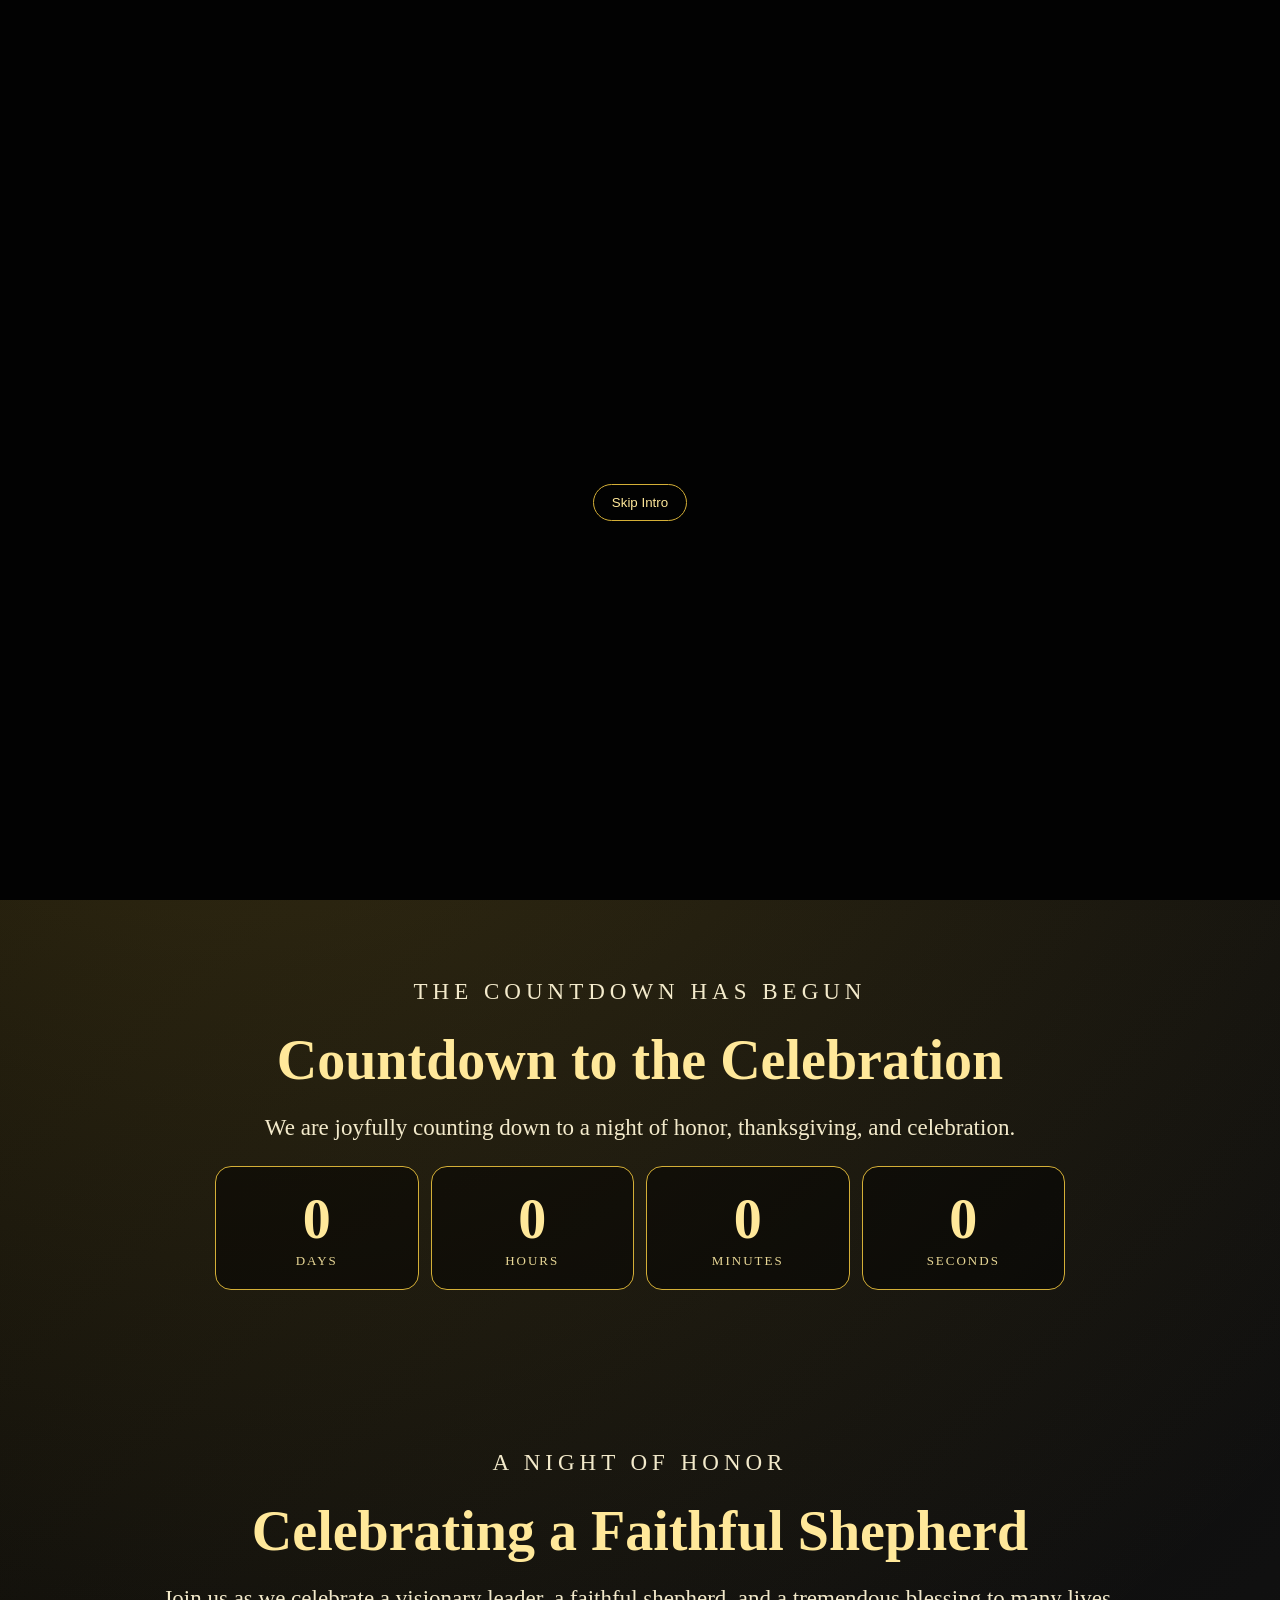
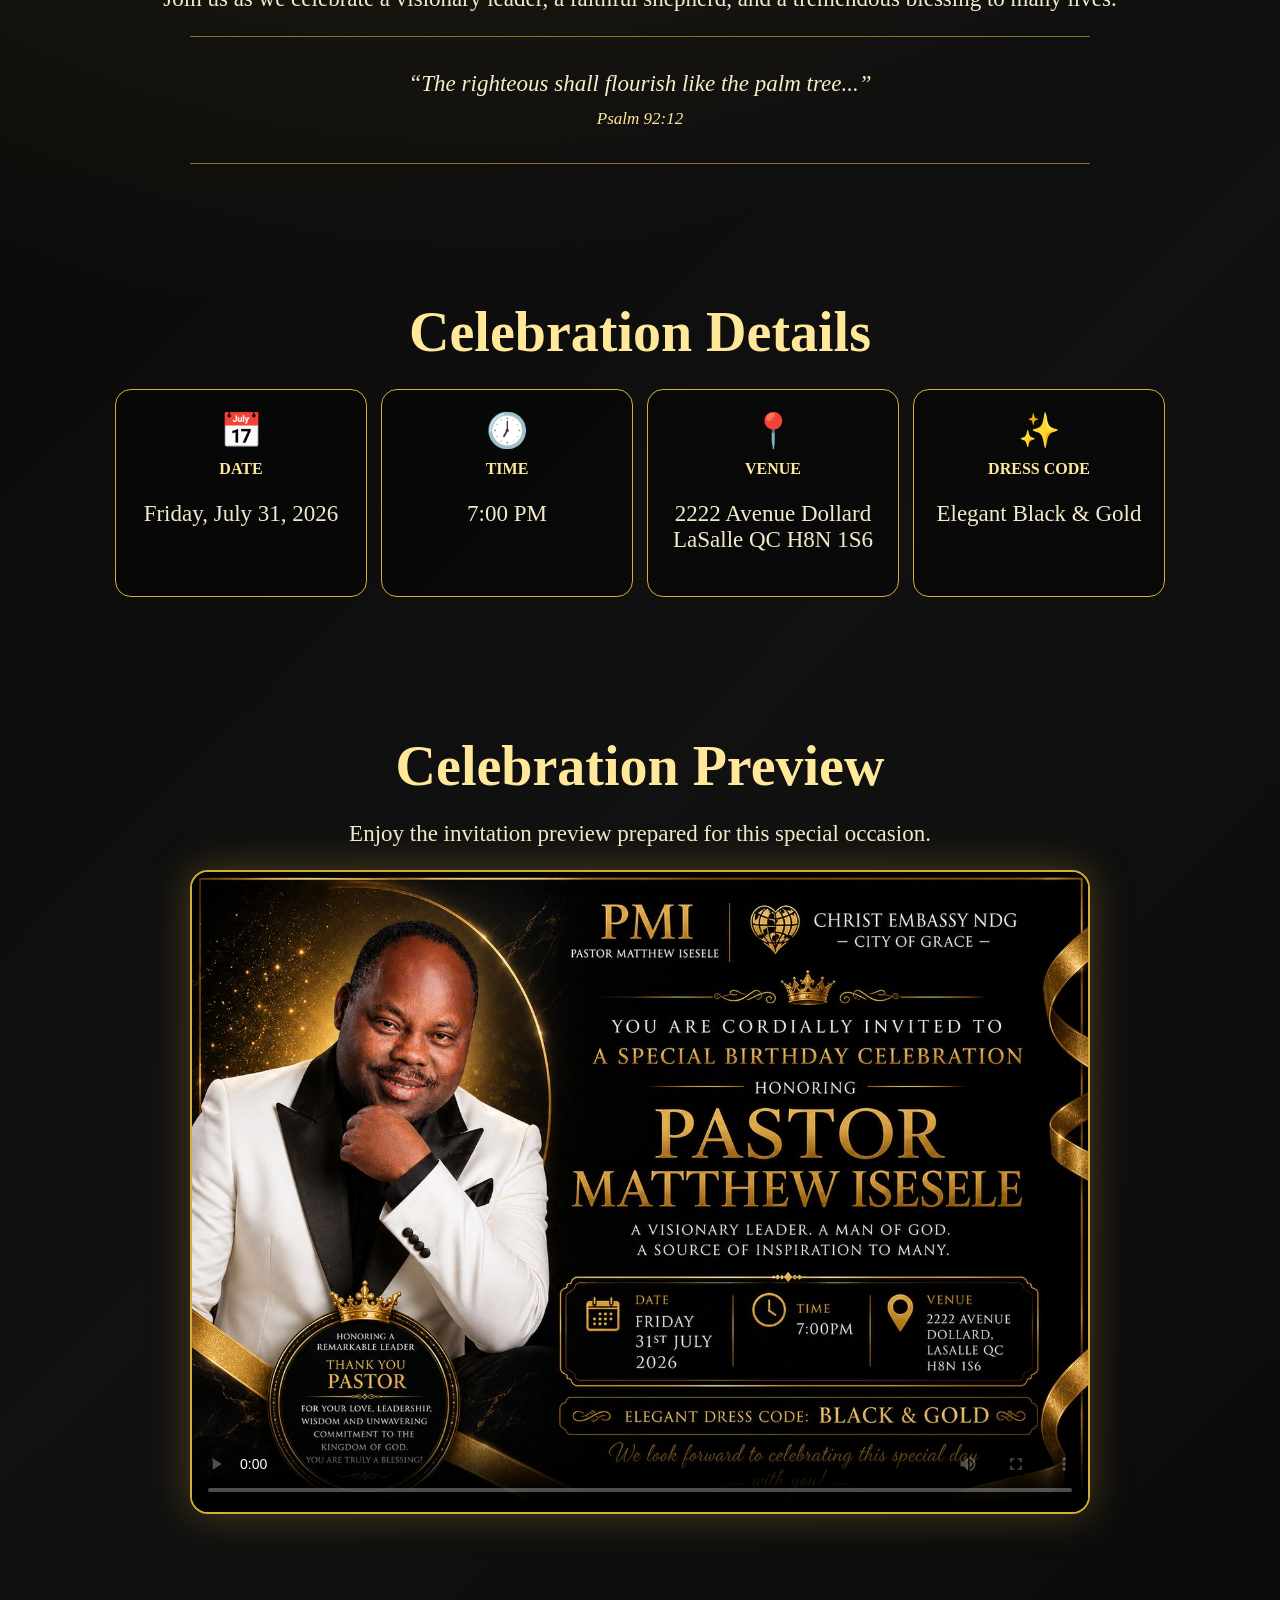
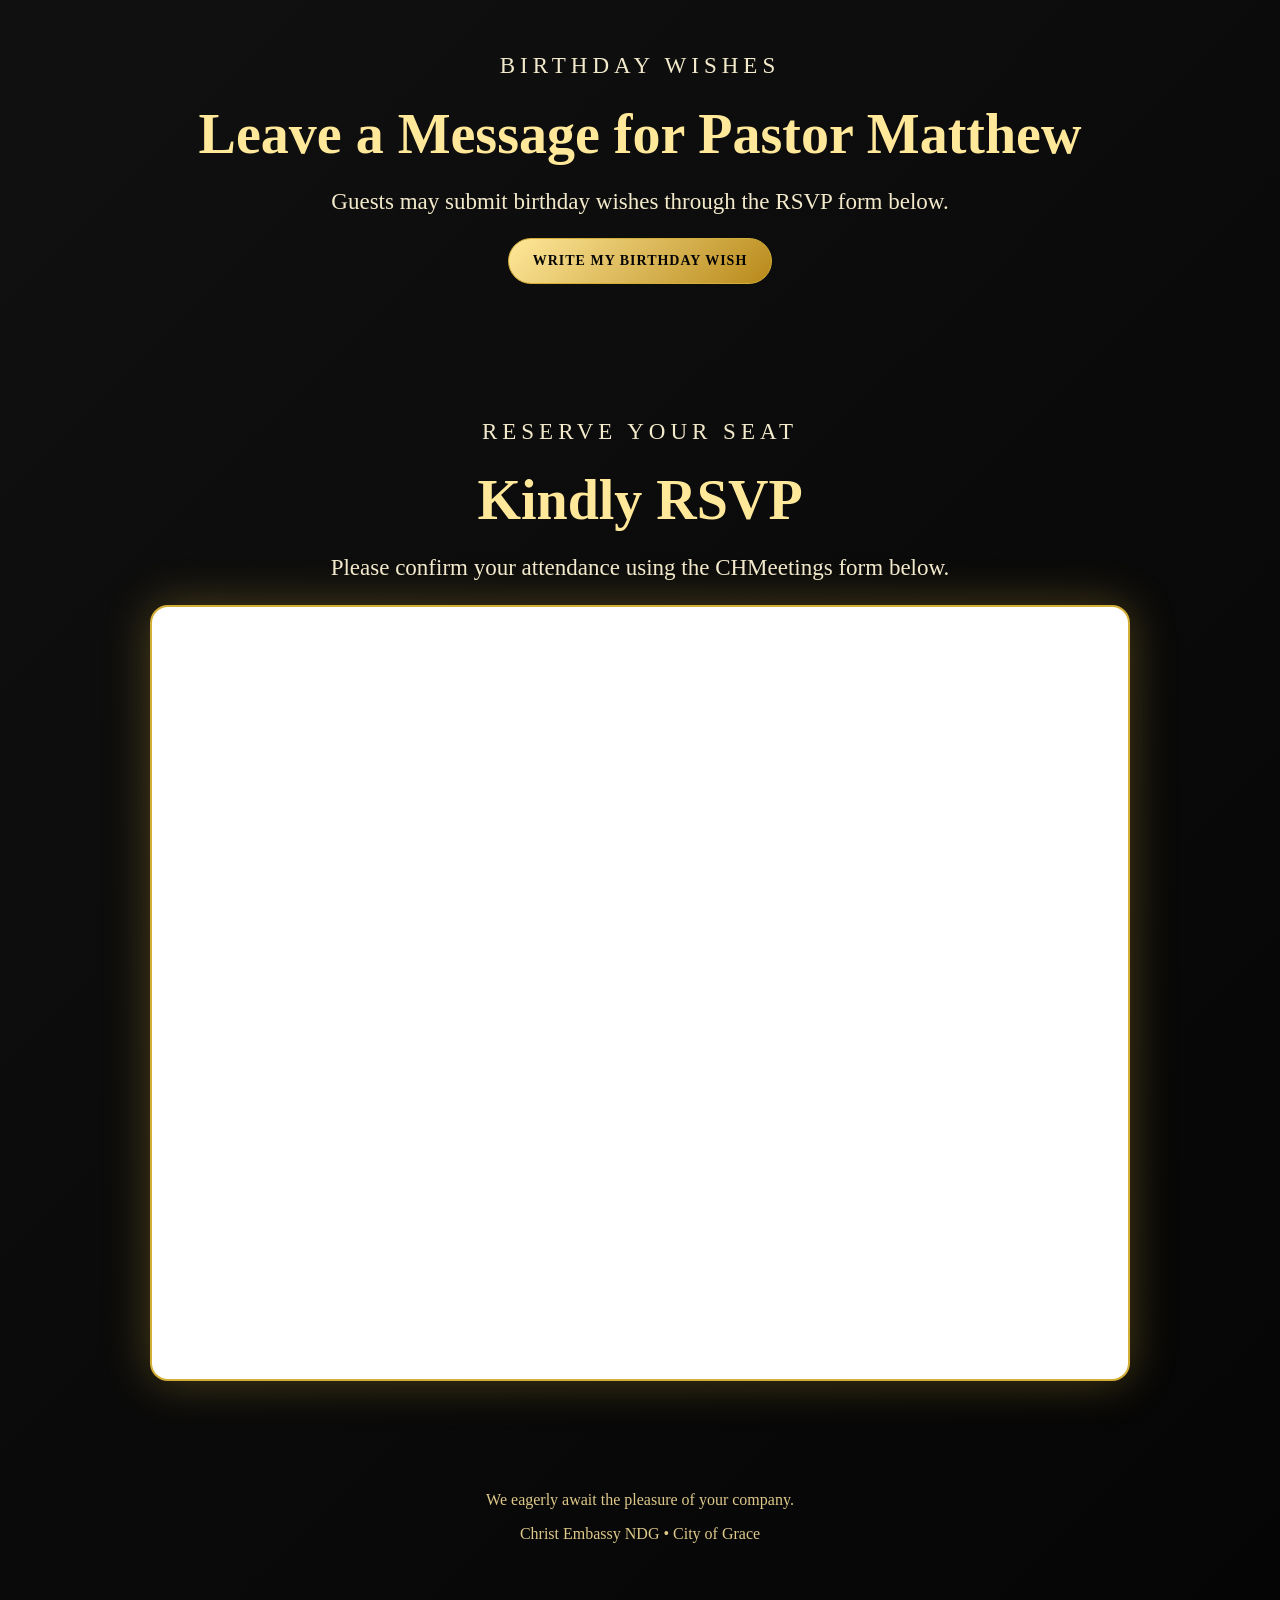
==== index.html @ 2ab907f9 "Initial launch of CE NDG Celebration Platform" ====
<!doctype html>
<html lang="en">
<head>
  <meta charset="utf-8">
  <meta name="viewport" content="width=device-width,initial-scale=1">
  <title>Pastor Matthew Isesele Celebration Experience</title>
  <meta name="description" content="You are cordially invited to Pastor Matthew Isesele's Birthday Celebration.">
  <meta property="og:title" content="Pastor Matthew Isesele Celebration Experience">
  <meta property="og:description" content="Friday, July 31, 2026 at 7:00 PM. Elegant Black & Gold.">
  <meta property="og:image" content="assets/invitation.jpg">
  <link rel="stylesheet" href="styles.css">
</head>
<body class="locked">
  <div class="gold-dust"></div>
  <audio id="music" preload="auto" loop>
    <source src="assets/church-music.mp3" type="audio/mpeg">
  </audio>

  <div class="curtain" id="curtain">
    <div>
      <div class="curtain-line active">A Life of Purpose</div>
      <div class="curtain-line">A Legacy of Impact</div>
      <div class="curtain-line">A Shepherd After God's Heart</div>
      <div class="curtain-line">The Celebration Experience</div>
      <button id="skipIntro" class="skip">Skip Intro</button>
    </div>
  </div>

  <header class="topbar">
    <div class="mark">PMI</div>
    <nav>
      <a href="#invitation">Invitation</a>
      <a href="#countdown">Countdown</a>
      <a href="#wishes">Wishes</a>
      <a href="#rsvp">RSVP</a>
    </nav>
  </header>

  <main>
    <section class="hero" id="home">
      <div class="hero-inner" id="envelopeScene">
        <div class="brand">
          <div class="brand-mark">PMI</div>
          <div class="brand-sub">Christ Embassy NDG • City of Grace</div>
        </div>
        <div class="envelope-area" id="envelope">
          <div class="envelope">
            <div class="letter-preview">You are cordially invited</div>
            <div class="flap"></div>
            <div class="fold-left"></div>
            <div class="fold-right"></div>
            <div class="fold-front"></div>
          </div>
          <button id="openSeal" class="seal" aria-label="Open invitation">
            <span class="crown">👑</span>
            <span>Open Invitation</span>
          </button>
        </div>
        <p class="tap-note">Tap the gold seal to begin</p>
      </div>

      <div class="reveal-panel" id="mainInvite">
        <p class="eyebrow">You are cordially invited</p>
        <h1>Pastor Matthew Isesele</h1>
        <p class="subtitle">A Special Birthday Celebration • Friday, July 31, 2026 • 7:00 PM</p>
        <div class="hero-grid" id="invitation">
          <img src="assets/pastor-matthew.jpg" alt="Pastor Matthew Isesele" class="portrait">
          <img src="assets/invitation.jpg" alt="Pastor Matthew birthday invitation" class="invite-card">
        </div>
        <div class="actions">
          <a class="btn primary" href="#rsvp">Reserve My Seat</a>
          <a class="btn" href="#countdown">View Countdown</a>
          <a class="btn" target="_blank" rel="noopener" href="https://maps.google.com/?q=2222+Avenue+Dollard+LaSalle+QC+H8N+1S6">Get Directions</a>
          <a class="btn" download="Pastor_Matthew_Birthday_Celebration.ics" href="Pastor_Matthew_Birthday_Celebration.ics">Add to Calendar</a>
        </div>
      </div>
    </section>

    <section class="section reveal" id="countdown">
      <p class="eyebrow">The countdown has begun</p>
      <h2>Countdown to the Celebration</h2>
      <p>We are joyfully counting down to a night of honor, thanksgiving, and celebration.</p>
      <div class="countdown">
        <div><strong id="days">--</strong><span>Days</span></div>
        <div><strong id="hours">--</strong><span>Hours</span></div>
        <div><strong id="minutes">--</strong><span>Minutes</span></div>
        <div><strong id="seconds">--</strong><span>Seconds</span></div>
      </div>
    </section>

    <section class="section reveal impact">
      <p class="eyebrow">A Night of Honor</p>
      <h2>Celebrating a Faithful Shepherd</h2>
      <p>Join us as we celebrate a visionary leader, a faithful shepherd, and a tremendous blessing to many lives.</p>
      <blockquote>“The righteous shall flourish like the palm tree...” <span>Psalm 92:12</span></blockquote>
    </section>

    <section class="section reveal details">
      <h2>Celebration Details</h2>
      <div class="detail-grid">
        <div><span>📅</span><strong>Date</strong><p>Friday, July 31, 2026</p></div>
        <div><span>🕖</span><strong>Time</strong><p>7:00 PM</p></div>
        <div><span>📍</span><strong>Venue</strong><p>2222 Avenue Dollard<br>LaSalle QC H8N 1S6</p></div>
        <div><span>✨</span><strong>Dress Code</strong><p>Elegant Black & Gold</p></div>
      </div>
    </section>

    
<section class="section reveal video-wrap">
  <h2>Celebration Preview</h2>
  <p>Enjoy the invitation preview prepared for this special occasion.</p>
  <video controls playsinline preload="metadata" poster="assets/invitation.jpg">
    <source src="assets/preview-video.mp4" type="video/mp4">
  </video>
</section>


    <section class="section reveal" id="wishes">
      <p class="eyebrow">Birthday Wishes</p>
      <h2>Leave a Message for Pastor Matthew</h2>
      <p>Guests may submit birthday wishes through the RSVP form below.</p>
      <a class="btn primary" href="#rsvp">Write My Birthday Wish</a>
    </section>

    <section class="section reveal" id="rsvp">
      <p class="eyebrow">Reserve your seat</p>
      <h2>Kindly RSVP</h2>
      <p>Please confirm your attendance using the CHMeetings form below.</p>
      <div class="rsvp-box">
        <iframe src="https://E69757DF6D6B1ED0.chmeetings.com/forms/962DEBAFF83F9015?isEmbed=true&bg=ffffff&p=15" scrolling="auto" loading="lazy" title="CHMeetings RSVP Form"></iframe>
      </div>
    </section>
  </main>

  <footer>
    <p>We eagerly await the pleasure of your company.</p>
    <p>Christ Embassy NDG • City of Grace</p>
  </footer>

  <button id="musicToggle" class="music-toggle">Music: On</button>
  <script src="script.js"></script>
</body>
</html>
---- styles.css ----
:root{
  --gold:#d4af37;
  --bright:#ffe89a;
  --cream:#fff8df;
  --dark:#030303;
}
*{box-sizing:border-box}
html{scroll-behavior:smooth}
body{
  margin:0;
  background:radial-gradient(circle at 20% 10%,rgba(212,175,55,.24),transparent 32%),linear-gradient(135deg,#020202,#111 50%,#050505);
  color:var(--cream);
  font-family:Georgia,'Times New Roman',serif;
  overflow-x:hidden;
}
body.locked{overflow:hidden}
.gold-dust{
  position:fixed;inset:0;pointer-events:none;z-index:0;opacity:.34;
  background-image:radial-gradient(circle,rgba(255,232,154,.9) 1px,transparent 1px),radial-gradient(circle,rgba(255,255,255,.4) 1px,transparent 1px);
  background-size:70px 70px,125px 125px;
  animation:dust 18s linear infinite;
}
@keyframes dust{to{transform:translateY(-140px)}}
.curtain{
  position:fixed;inset:0;background:#020202;z-index:50;display:flex;align-items:center;justify-content:center;text-align:center;
  transition:opacity 1s,visibility 1s;
}
.curtain.hide{opacity:0;visibility:hidden}
.curtain-line{
  display:none;color:var(--bright);font-size:clamp(28px,6vw,64px);letter-spacing:2px;text-shadow:0 0 22px rgba(212,175,55,.5);
  animation:fadeword 2s both;
}
.curtain-line.active{display:block}
@keyframes fadeword{
  0%{opacity:0;transform:translateY(20px)}
  20%,75%{opacity:1;transform:translateY(0)}
  100%{opacity:0;transform:translateY(-18px)}
}
.skip{
  margin-top:30px;background:transparent;border:1px solid var(--gold);color:var(--bright);border-radius:999px;padding:10px 18px;cursor:pointer;
}
.topbar{
  position:fixed;top:0;left:0;right:0;z-index:20;display:flex;align-items:center;justify-content:space-between;
  padding:12px 20px;background:rgba(0,0,0,.42);backdrop-filter:blur(8px);border-bottom:1px solid rgba(212,175,55,.25);
}
.mark{color:var(--bright);font-weight:bold;letter-spacing:3px}
nav a{color:#f5e7ba;text-decoration:none;margin-left:16px;font-size:14px}
.hero,.section{position:relative;z-index:1;text-align:center}
.hero{min-height:100vh;display:flex;align-items:center;justify-content:center;padding:86px 14px 42px}
.hero-inner{width:100%;max-width:850px}
.brand{text-transform:uppercase;letter-spacing:3px;color:var(--bright);margin-bottom:18px}
.brand-mark{font-size:56px;font-weight:bold;line-height:1}
.brand-sub{color:#fff;font-size:16px;margin-top:8px}
.envelope-area{position:relative;width:min(660px,94vw);height:390px;margin:0 auto 20px;perspective:1400px;filter:drop-shadow(0 0 40px rgba(212,175,55,.38))}
.envelope{position:absolute;inset:0;border:2px solid var(--gold);border-radius:22px;overflow:hidden;background:linear-gradient(145deg,#070707,#1b1405 55%,#050505)}
.envelope:before{content:"PMI";position:absolute;left:50%;top:23%;transform:translateX(-50%);font-size:80px;font-weight:bold;letter-spacing:9px;color:rgba(255,232,154,.17);z-index:1}
.envelope:after{content:"";position:absolute;inset:18px;border:1px solid rgba(255,232,154,.58);border-radius:16px;z-index:1}
.flap{position:absolute;inset:0;clip-path:polygon(0 0,100% 0,50% 63%);background:linear-gradient(180deg,#171006,#040404);border-bottom:2px solid rgba(255,232,154,.7);transform-origin:top;transition:transform 1.25s cubic-bezier(.2,.8,.2,1);z-index:5}
.fold-left{position:absolute;inset:0;clip-path:polygon(0 0,52% 58%,0 100%);background:linear-gradient(135deg,#070707,#181104);z-index:2}
.fold-right{position:absolute;inset:0;clip-path:polygon(100% 0,48% 58%,100% 100%);background:linear-gradient(225deg,#070707,#181104);z-index:2}
.fold-front{position:absolute;inset:0;clip-path:polygon(0 42%,50% 80%,100% 42%,100% 100%,0 100%);background:linear-gradient(180deg,#080808,#1c1405);z-index:3}
.letter-preview{position:absolute;left:50%;top:45%;transform:translate(-50%,-50%) translateY(70px);width:74%;height:68%;border:2px solid var(--gold);background:#090909;color:var(--bright);display:flex;align-items:center;justify-content:center;padding:20px;letter-spacing:4px;text-transform:uppercase;z-index:1;transition:transform 1.35s ease .25s}
.seal{position:absolute;left:50%;top:56%;transform:translate(-50%,-50%);width:154px;height:154px;border-radius:50%;border:3px solid var(--bright);background:radial-gradient(circle at 35% 28%,#fff2ac,#d4af37 42%,#73500d 80%);color:#050505;z-index:8;display:flex;flex-direction:column;align-items:center;justify-content:center;box-shadow:0 0 38px rgba(255,232,154,.78);cursor:pointer;font-weight:bold;font-family:Georgia,serif;transition:.35s}
.seal:hover{transform:translate(-50%,-50%) scale(1.04)}
.crown{font-size:40px}
.seal span:last-child{font-size:13px;text-transform:uppercase;letter-spacing:1px;margin-top:8px}
.envelope-area.opened .flap{transform:rotateX(180deg)}
.envelope-area.opened .letter-preview{transform:translate(-50%,-50%) translateY(-120px)}
.envelope-area.opened .seal{opacity:0;transform:translate(-50%,-50%) scale(.4);pointer-events:none}
.tap-note{color:#ead796;font-size:18px}
.reveal-panel{display:none;opacity:0;transform:translateY(30px);transition:1s;max-width:1120px;width:100%}
.reveal-panel.show{display:block;opacity:1;transform:translateY(0)}
.eyebrow{color:var(--bright);text-transform:uppercase;letter-spacing:5px}
h1{font-size:clamp(38px,7vw,76px);line-height:1;margin:10px 0;color:var(--bright);text-transform:uppercase}
h2{color:var(--bright);font-size:clamp(34px,5vw,56px);margin:0 0 10px}
.subtitle,.section p{font-size:clamp(18px,3vw,23px);color:#f3eacb}
.hero-grid{display:grid;grid-template-columns:1fr 1.25fr;gap:22px;align-items:center;margin:22px auto;max-width:1050px}
.portrait,.invite-card{width:100%;border:2px solid var(--gold);border-radius:24px;box-shadow:0 0 42px rgba(212,175,55,.32);object-fit:cover}
.portrait{max-height:620px}
.actions{display:flex;gap:12px;flex-wrap:wrap;justify-content:center;margin:22px 0}
.btn{display:inline-block;padding:14px 24px;border-radius:999px;border:1px solid var(--gold);color:var(--bright);background:rgba(0,0,0,.5);text-decoration:none;text-transform:uppercase;letter-spacing:1px;font-size:14px}
.btn.primary{background:linear-gradient(135deg,#ffe89a,#b8891a);color:#050505;font-weight:bold}
.section{padding:56px 14px}
.countdown{display:grid;grid-template-columns:repeat(4,1fr);gap:12px;max-width:850px;margin:25px auto}
.countdown div,.detail-grid div{border:1px solid var(--gold);border-radius:16px;padding:20px 10px;background:rgba(0,0,0,.45)}
.countdown strong{display:block;color:var(--bright);font-size:clamp(32px,5vw,56px)}
.countdown span{text-transform:uppercase;color:#e8d796;font-size:13px;letter-spacing:2px}
blockquote{max-width:900px;margin:24px auto;border-top:1px solid rgba(212,175,55,.6);border-bottom:1px solid rgba(212,175,55,.6);padding:34px 10px;font-style:italic;font-size:23px;color:#f7edc8}
blockquote span{display:block;color:var(--bright);font-size:17px;margin-top:12px}
.detail-grid{display:grid;grid-template-columns:repeat(4,1fr);gap:14px;max-width:1050px;margin:25px auto}
.detail-grid span{font-size:34px}.detail-grid strong{display:block;color:var(--bright);text-transform:uppercase;margin:10px 0}
.video-wrap video{width:min(900px,96vw);border:2px solid var(--gold);border-radius:18px;box-shadow:0 0 42px rgba(212,175,55,.3);background:#000}
.rsvp-box{max-width:980px;margin:24px auto 0;background:#fff;border:2px solid var(--gold);border-radius:18px;overflow:hidden;box-shadow:0 0 46px rgba(212,175,55,.32)}
iframe{width:100%;min-height:768px;max-height:82vh;border:0}
footer{position:relative;z-index:1;text-align:center;padding:38px 12px 58px;color:#dec98a}
.music-toggle{position:fixed;right:14px;bottom:14px;z-index:35;border:1px solid var(--gold);background:rgba(0,0,0,.75);color:var(--bright);border-radius:999px;padding:10px 14px;cursor:pointer}
.reveal{opacity:0;transform:translateY(28px);transition:.9s}.reveal.visible{opacity:1;transform:translateY(0)}
@media(max-width:780px){
  nav{display:none}.brand-mark{font-size:42px}.envelope-area{height:300px}.seal{width:126px;height:126px}.letter-preview{width:78%;font-size:14px}
  .hero-grid,.detail-grid{grid-template-columns:1fr}.countdown{grid-template-columns:repeat(2,1fr)}
}

.wide-img{width:min(900px,96vw);border:2px solid var(--gold);border-radius:18px;box-shadow:0 0 42px rgba(212,175,55,.3)}
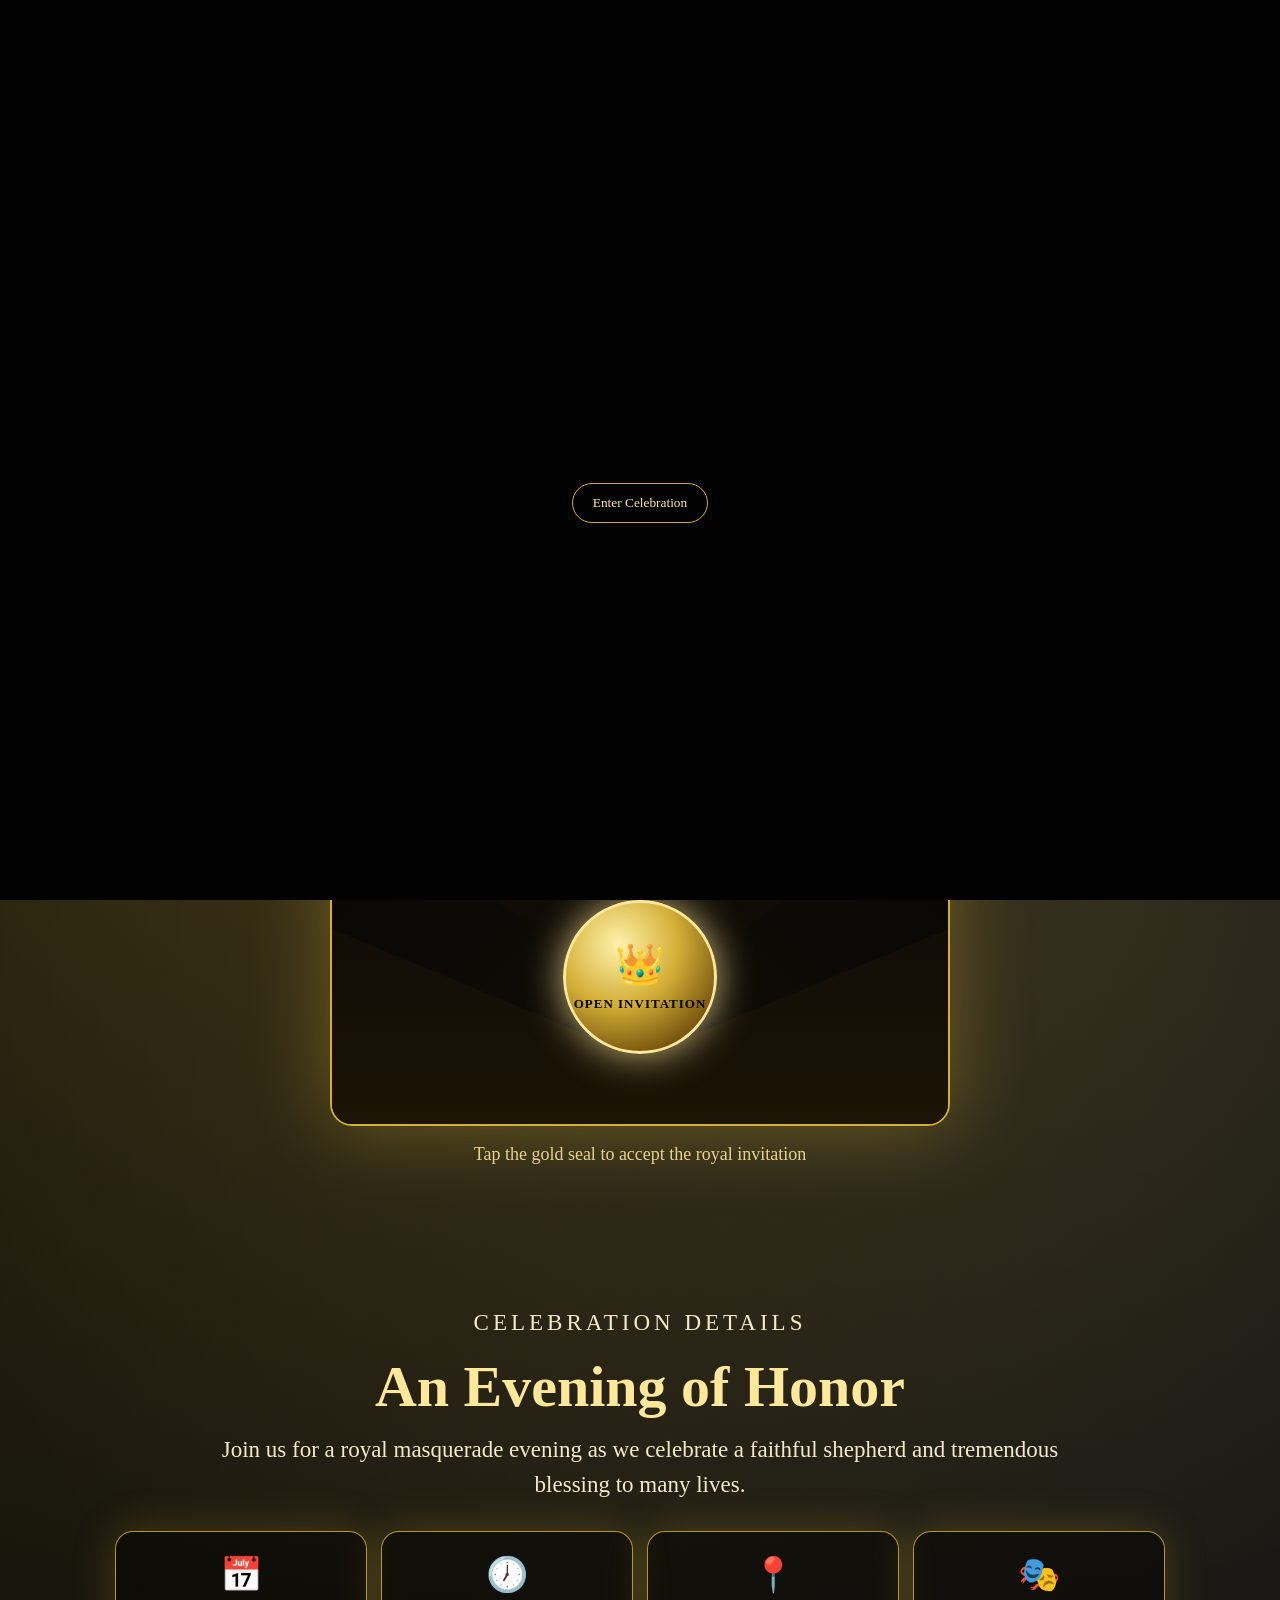
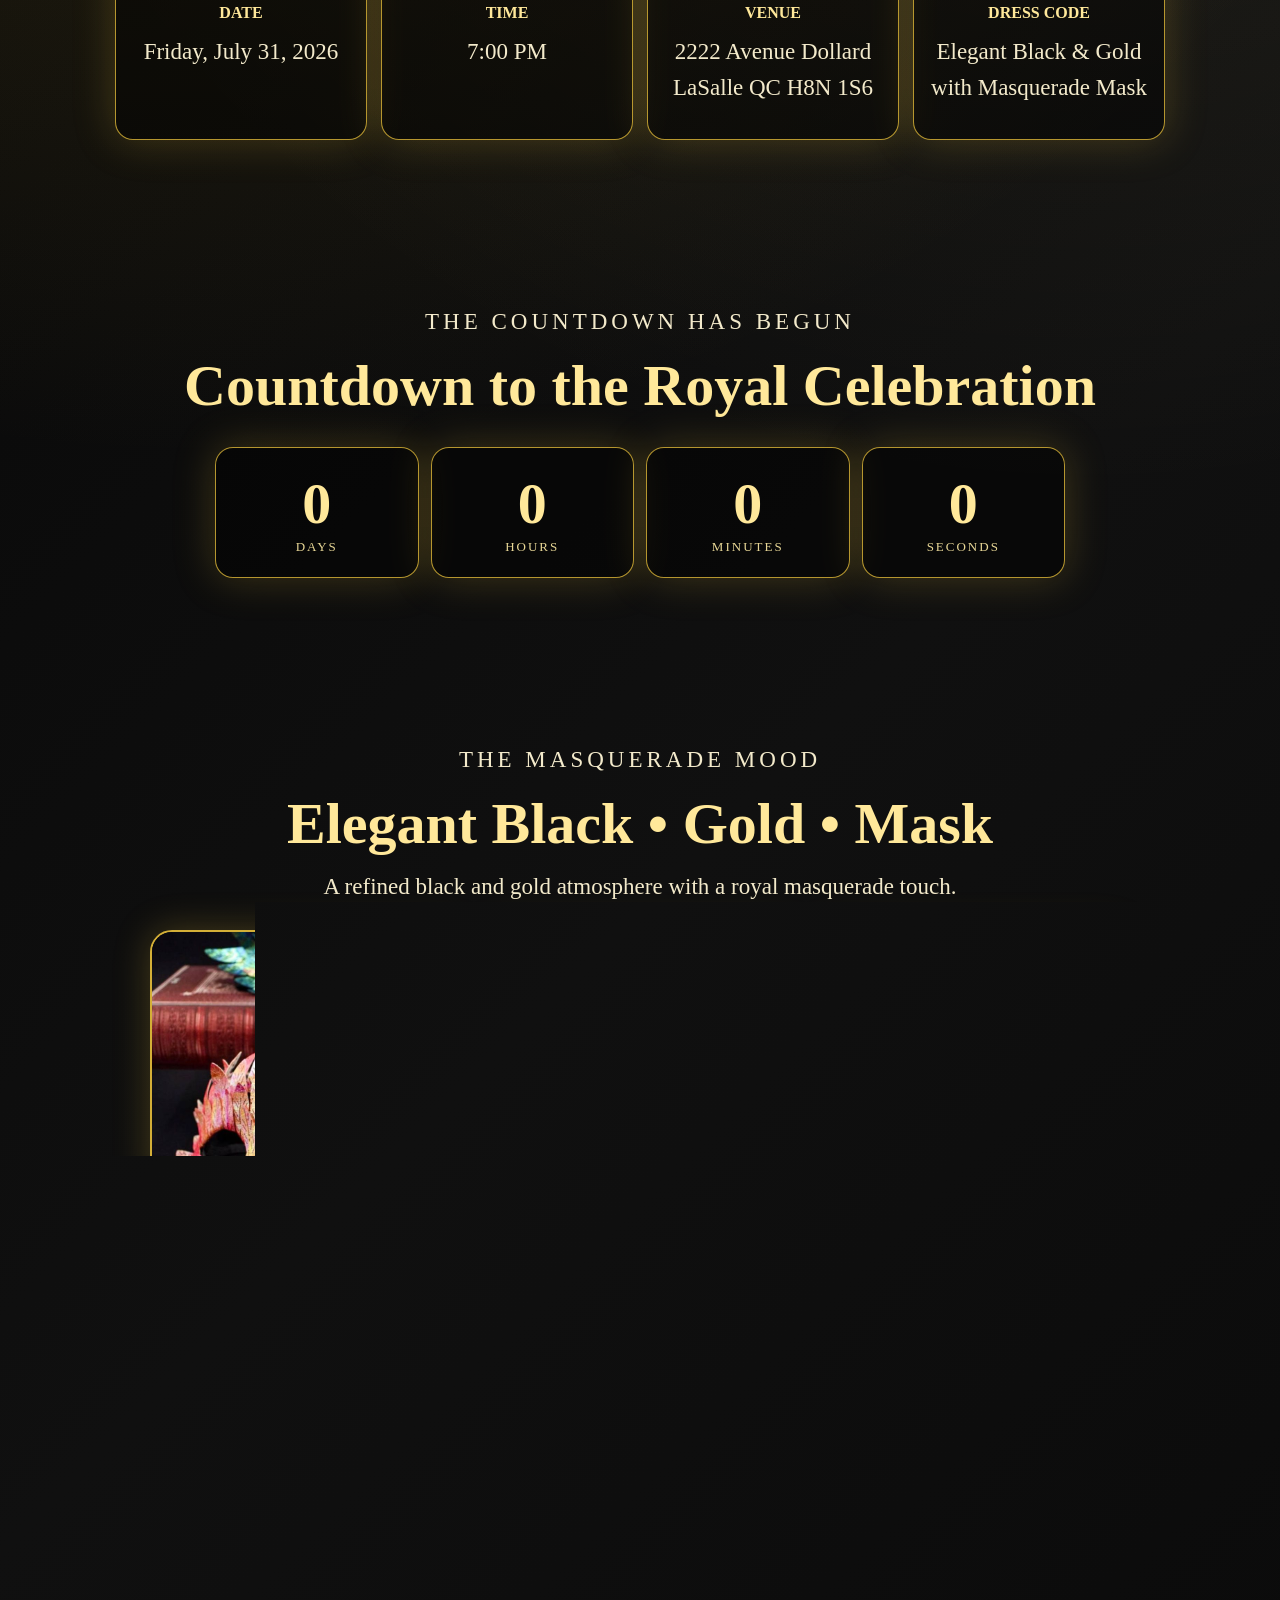
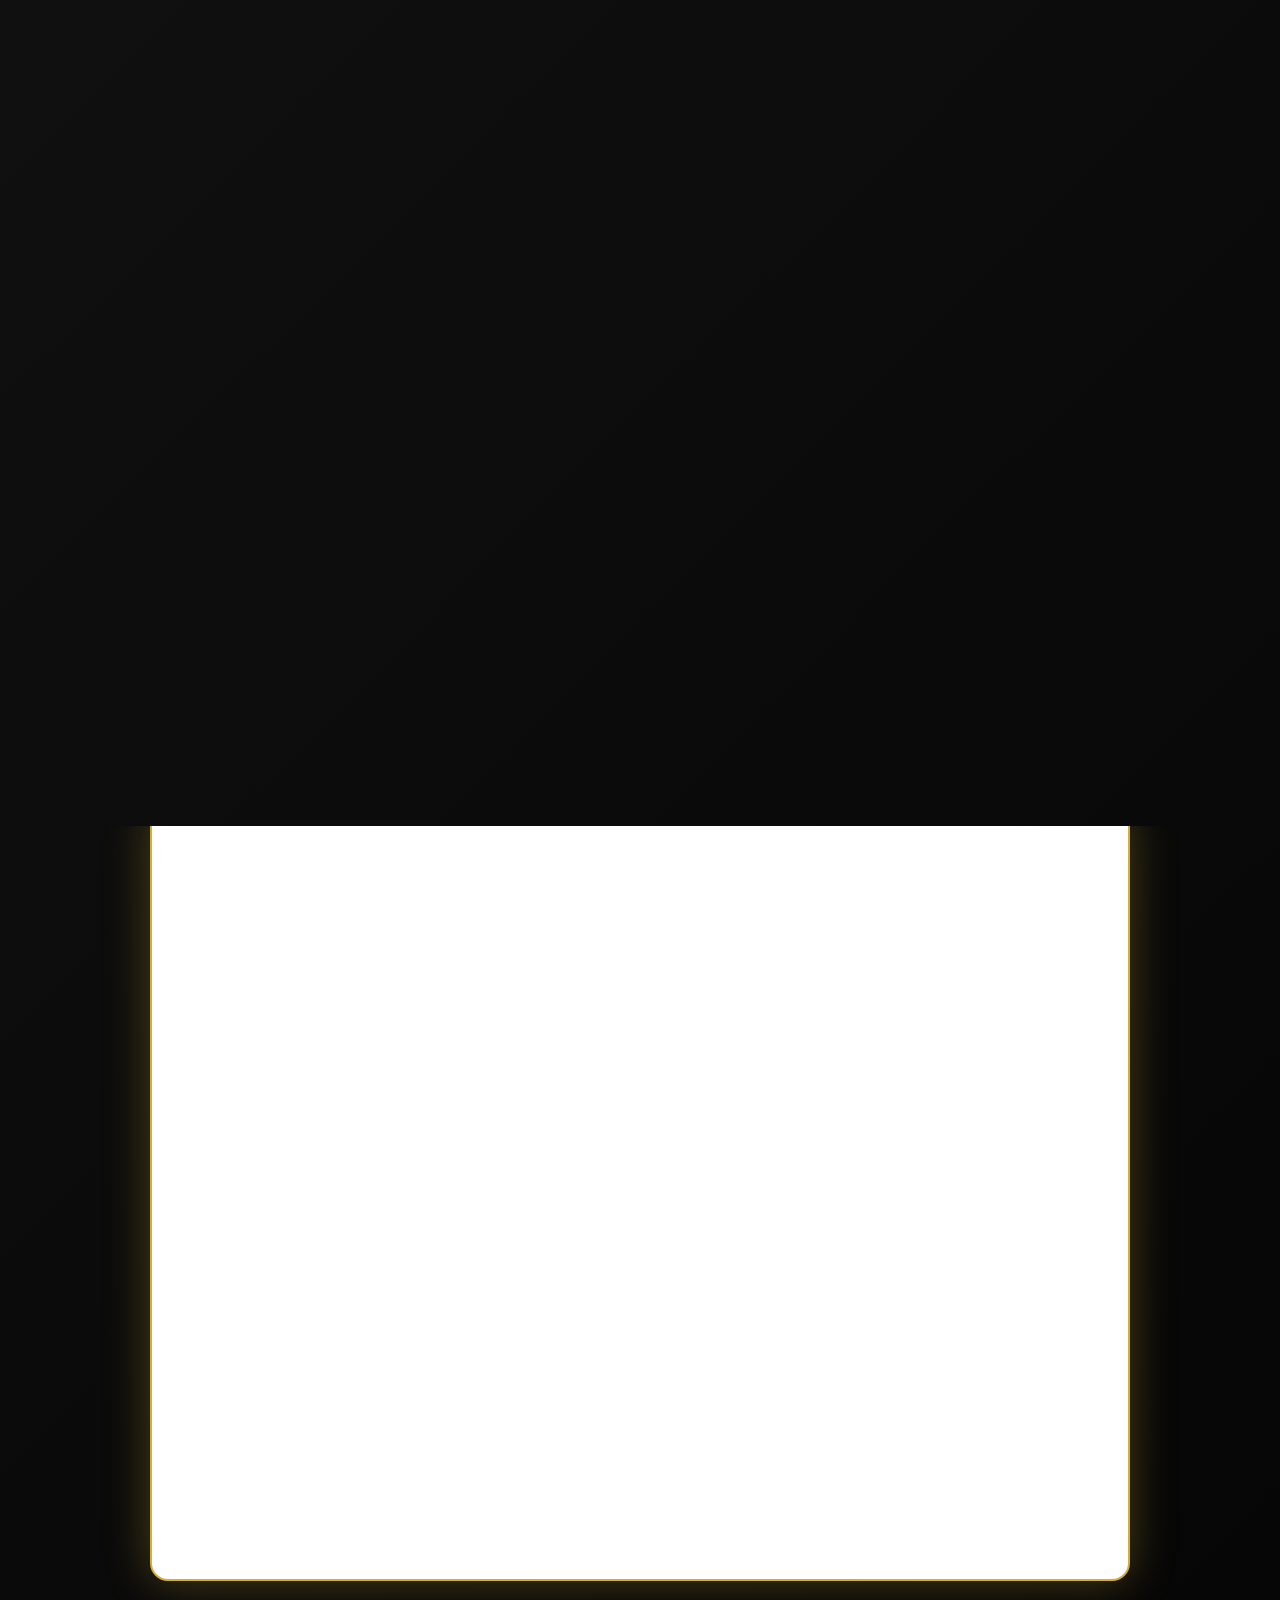
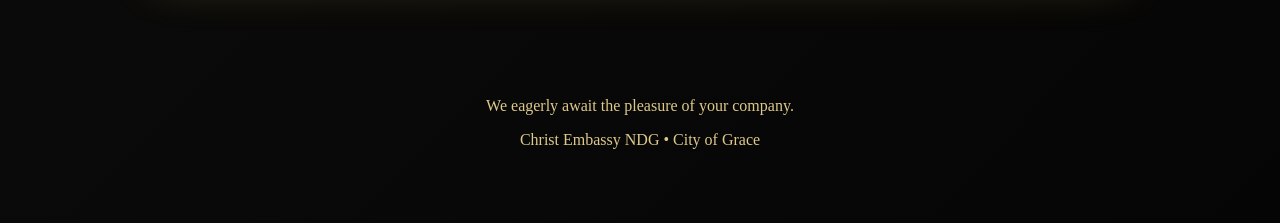
==== commit dbafbdf6: "Version 2.0 – Royal Masquerade Experience" ====
--- a/index.html
+++ b/index.html
@@ -1,143 +1,81 @@
 <!doctype html>
 <html lang="en">
 <head>
-  <meta charset="utf-8">
-  <meta name="viewport" content="width=device-width,initial-scale=1">
-  <title>Pastor Matthew Isesele Celebration Experience</title>
-  <meta name="description" content="You are cordially invited to Pastor Matthew Isesele's Birthday Celebration.">
-  <meta property="og:title" content="Pastor Matthew Isesele Celebration Experience">
-  <meta property="og:description" content="Friday, July 31, 2026 at 7:00 PM. Elegant Black & Gold.">
-  <meta property="og:image" content="assets/invitation.jpg">
-  <link rel="stylesheet" href="styles.css">
+<meta charset="utf-8"><meta name="viewport" content="width=device-width,initial-scale=1">
+<title>The Royal Masquerade Celebration | Pastor Matthew Isesele</title>
+<meta name="description" content="The Royal Masquerade Celebration honoring Pastor Matthew Isesele. Elegant Black & Gold with Masquerade Mask.">
+<meta property="og:title" content="The Royal Masquerade Celebration">
+<meta property="og:description" content="Honoring Pastor Matthew Isesele • Friday, July 31, 2026 • Elegant Black & Gold with Masquerade Mask.">
+<meta property="og:image" content="assets/invitation.jpg">
+<link rel="stylesheet" href="styles.css">
 </head>
 <body class="locked">
-  <div class="gold-dust"></div>
-  <audio id="music" preload="auto" loop>
-    <source src="assets/church-music.mp3" type="audio/mpeg">
-  </audio>
+<div class="gold-dust"></div><div class="cursor-glow" id="cursorGlow"></div>
+<audio id="music" preload="auto" loop><source src="assets/church-music.mp3" type="audio/mpeg"></audio>
 
-  <div class="curtain" id="curtain">
-    <div>
-      <div class="curtain-line active">A Life of Purpose</div>
-      <div class="curtain-line">A Legacy of Impact</div>
-      <div class="curtain-line">A Shepherd After God's Heart</div>
-      <div class="curtain-line">The Celebration Experience</div>
-      <button id="skipIntro" class="skip">Skip Intro</button>
-    </div>
-  </div>
+<div class="curtain" id="curtain"><div class="curtain-stage">
+<div class="curtain-line active">Some celebrations are attended...</div>
+<div class="curtain-line">Others are experienced.</div>
+<div class="curtain-line">A Life of Purpose</div>
+<div class="curtain-line">A Legacy of Excellence</div>
+<div class="curtain-line">A Shepherd After God's Heart</div>
+<button id="skipIntro" class="skip">Enter Celebration</button>
+</div></div>
 
-  <header class="topbar">
-    <div class="mark">PMI</div>
-    <nav>
-      <a href="#invitation">Invitation</a>
-      <a href="#countdown">Countdown</a>
-      <a href="#wishes">Wishes</a>
-      <a href="#rsvp">RSVP</a>
-    </nav>
-  </header>
+<header class="topbar"><a class="mark" href="#home">PMI</a><nav>
+<a href="#invitation">Invitation</a><a href="#details">Details</a><a href="#countdown">Countdown</a><a href="#rsvp">RSVP</a>
+</nav></header>
 
-  <main>
-    <section class="hero" id="home">
-      <div class="hero-inner" id="envelopeScene">
-        <div class="brand">
-          <div class="brand-mark">PMI</div>
-          <div class="brand-sub">Christ Embassy NDG • City of Grace</div>
-        </div>
-        <div class="envelope-area" id="envelope">
-          <div class="envelope">
-            <div class="letter-preview">You are cordially invited</div>
-            <div class="flap"></div>
-            <div class="fold-left"></div>
-            <div class="fold-right"></div>
-            <div class="fold-front"></div>
-          </div>
-          <button id="openSeal" class="seal" aria-label="Open invitation">
-            <span class="crown">👑</span>
-            <span>Open Invitation</span>
-          </button>
-        </div>
-        <p class="tap-note">Tap the gold seal to begin</p>
-      </div>
+<main>
+<section class="hero" id="home">
+<div class="hero-inner" id="envelopeScene">
+<p class="eyebrow">Christ Embassy NDG • City of Grace Presents</p>
+<div class="royal-mask"><img src="assets/mask-1.jpg" alt="Royal masquerade mask"></div>
+<h1>The Royal<br>Masquerade<br>Celebration</h1>
+<p class="honoring">Honoring</p><h2>Pastor Matthew Isesele</h2>
+<p class="tagline">An Evening of Honor, Elegance & Celebration</p>
+<div class="envelope-area" id="envelope"><div class="envelope">
+<div class="letter-preview"><span>Royal Invitation</span></div><div class="flap"></div><div class="fold-left"></div><div class="fold-right"></div><div class="fold-front"></div>
+</div><button id="openSeal" class="seal" aria-label="Open invitation"><span class="crown">👑</span><span>Open Invitation</span></button></div>
+<p class="tap-note">Tap the gold seal to accept the royal invitation</p>
+</div>
 
-      <div class="reveal-panel" id="mainInvite">
-        <p class="eyebrow">You are cordially invited</p>
-        <h1>Pastor Matthew Isesele</h1>
-        <p class="subtitle">A Special Birthday Celebration • Friday, July 31, 2026 • 7:00 PM</p>
-        <div class="hero-grid" id="invitation">
-          <img src="assets/pastor-matthew.jpg" alt="Pastor Matthew Isesele" class="portrait">
-          <img src="assets/invitation.jpg" alt="Pastor Matthew birthday invitation" class="invite-card">
-        </div>
-        <div class="actions">
-          <a class="btn primary" href="#rsvp">Reserve My Seat</a>
-          <a class="btn" href="#countdown">View Countdown</a>
-          <a class="btn" target="_blank" rel="noopener" href="https://maps.google.com/?q=2222+Avenue+Dollard+LaSalle+QC+H8N+1S6">Get Directions</a>
-          <a class="btn" download="Pastor_Matthew_Birthday_Celebration.ics" href="Pastor_Matthew_Birthday_Celebration.ics">Add to Calendar</a>
-        </div>
-      </div>
-    </section>
-
-    <section class="section reveal" id="countdown">
-      <p class="eyebrow">The countdown has begun</p>
-      <h2>Countdown to the Celebration</h2>
-      <p>We are joyfully counting down to a night of honor, thanksgiving, and celebration.</p>
-      <div class="countdown">
-        <div><strong id="days">--</strong><span>Days</span></div>
-        <div><strong id="hours">--</strong><span>Hours</span></div>
-        <div><strong id="minutes">--</strong><span>Minutes</span></div>
-        <div><strong id="seconds">--</strong><span>Seconds</span></div>
-      </div>
-    </section>
-
-    <section class="section reveal impact">
-      <p class="eyebrow">A Night of Honor</p>
-      <h2>Celebrating a Faithful Shepherd</h2>
-      <p>Join us as we celebrate a visionary leader, a faithful shepherd, and a tremendous blessing to many lives.</p>
-      <blockquote>“The righteous shall flourish like the palm tree...” <span>Psalm 92:12</span></blockquote>
-    </section>
-
-    <section class="section reveal details">
-      <h2>Celebration Details</h2>
-      <div class="detail-grid">
-        <div><span>📅</span><strong>Date</strong><p>Friday, July 31, 2026</p></div>
-        <div><span>🕖</span><strong>Time</strong><p>7:00 PM</p></div>
-        <div><span>📍</span><strong>Venue</strong><p>2222 Avenue Dollard<br>LaSalle QC H8N 1S6</p></div>
-        <div><span>✨</span><strong>Dress Code</strong><p>Elegant Black & Gold</p></div>
-      </div>
-    </section>
-
-    
-<section class="section reveal video-wrap">
-  <h2>Celebration Preview</h2>
-  <p>Enjoy the invitation preview prepared for this special occasion.</p>
-  <video controls playsinline preload="metadata" poster="assets/invitation.jpg">
-    <source src="assets/preview-video.mp4" type="video/mp4">
-  </video>
+<div class="reveal-panel" id="mainInvite">
+<p class="eyebrow">You are cordially invited to</p>
+<h1>The Royal Masquerade Celebration</h1>
+<p class="subtitle">Honoring Pastor Matthew Isesele</p>
+<div class="hero-grid" id="invitation">
+<div class="portrait-card"><img src="assets/pastor-matthew.jpg" alt="Pastor Matthew Isesele" class="portrait"><div class="portrait-caption"><strong>Pastor Matthew Isesele</strong><span>A Visionary Leader • A Faithful Shepherd • A Kingdom Builder</span></div></div>
+<img src="assets/invitation.jpg" alt="Pastor Matthew birthday invitation" class="invite-card">
+</div>
+<div class="dress-card"><span class="mask-icon">🎭</span><div><strong>Royal Dress Code</strong><p>Elegant Black & Gold with a Masquerade Mask</p></div></div>
+<div class="actions">
+<a class="btn primary" href="#rsvp">Accept Your Royal Invitation</a><a class="btn" href="#details">View Details</a>
+<a class="btn" target="_blank" rel="noopener" href="https://maps.google.com/?q=2222+Avenue+Dollard+LaSalle+QC+H8N+1S6">Get Directions</a>
+<a class="btn" download="Pastor_Matthew_Birthday_Celebration.ics" href="Pastor_Matthew_Birthday_Celebration.ics">Add to Calendar</a>
+</div></div>
 </section>
 
+<section class="section reveal details" id="details"><p class="eyebrow">Celebration Details</p><h2>An Evening of Honor</h2>
+<p>Join us for a royal masquerade evening as we celebrate a faithful shepherd and tremendous blessing to many lives.</p>
+<div class="detail-grid"><div><span>📅</span><strong>Date</strong><p>Friday, July 31, 2026</p></div><div><span>🕖</span><strong>Time</strong><p>7:00 PM</p></div><div><span>📍</span><strong>Venue</strong><p>2222 Avenue Dollard<br>LaSalle QC H8N 1S6</p></div><div><span>🎭</span><strong>Dress Code</strong><p>Elegant Black & Gold<br>with Masquerade Mask</p></div></div>
+</section>
 
-    <section class="section reveal" id="wishes">
-      <p class="eyebrow">Birthday Wishes</p>
-      <h2>Leave a Message for Pastor Matthew</h2>
-      <p>Guests may submit birthday wishes through the RSVP form below.</p>
-      <a class="btn primary" href="#rsvp">Write My Birthday Wish</a>
-    </section>
+<section class="section reveal" id="countdown"><p class="eyebrow">The countdown has begun</p><h2>Countdown to the Royal Celebration</h2>
+<div class="countdown"><div><strong id="days">--</strong><span>Days</span></div><div><strong id="hours">--</strong><span>Hours</span></div><div><strong id="minutes">--</strong><span>Minutes</span></div><div><strong id="seconds">--</strong><span>Seconds</span></div></div>
+</section>
 
-    <section class="section reveal" id="rsvp">
-      <p class="eyebrow">Reserve your seat</p>
-      <h2>Kindly RSVP</h2>
-      <p>Please confirm your attendance using the CHMeetings form below.</p>
-      <div class="rsvp-box">
-        <iframe src="https://E69757DF6D6B1ED0.chmeetings.com/forms/962DEBAFF83F9015?isEmbed=true&bg=ffffff&p=15" scrolling="auto" loading="lazy" title="CHMeetings RSVP Form"></iframe>
-      </div>
-    </section>
-  </main>
+<section class="section reveal masquerade-gallery"><p class="eyebrow">The Masquerade Mood</p><h2>Elegant Black • Gold • Mask</h2><p>A refined black and gold atmosphere with a royal masquerade touch.</p>
+<div class="mask-gallery"><img src="assets/mask-1.jpg" alt="Black and gold mask inspiration"><img src="assets/mask-2.jpg" alt="Gold mask inspiration"><img src="assets/mask-3.jpg" alt="Masquerade mask inspiration"></div>
+</section>
 
-  <footer>
-    <p>We eagerly await the pleasure of your company.</p>
-    <p>Christ Embassy NDG • City of Grace</p>
-  </footer>
+<section class="section reveal impact"><p class="eyebrow">A faithful shepherd</p><h2>Celebrating Pastor Matthew</h2><blockquote>“The righteous shall flourish like the palm tree...” <span>Psalm 92:12</span></blockquote><p>We gather with joy, gratitude, and honor to celebrate a visionary leader, a man of God, and a blessing to the Body of Christ.</p></section>
 
-  <button id="musicToggle" class="music-toggle">Music: On</button>
-  <script src="script.js"></script>
-</body>
-</html>
+<section class="section reveal" id="wishes"><p class="eyebrow">Birthday Wishes</p><h2>Leave a Message of Honor</h2><p>Guests may include birthday wishes and special messages through the RSVP form below.</p><a class="btn primary" href="#rsvp">Write My Birthday Wish</a></section>
+
+<section class="section reveal" id="rsvp"><p class="eyebrow">Accept your royal invitation</p><h2>Kindly RSVP Today</h2><p>Please confirm your attendance so we can prepare for you with excellence.</p><div class="rsvp-box"><iframe src="https://E69757DF6D6B1ED0.chmeetings.com/forms/962DEBAFF83F9015?isEmbed=true&bg=ffffff&p=15" scrolling="auto" loading="lazy" title="CHMeetings RSVP Form"></iframe></div></section>
+</main>
+<footer><p>We eagerly await the pleasure of your company.</p><p>Christ Embassy NDG • City of Grace</p></footer>
+<button id="musicToggle" class="music-toggle">Music: On</button>
+<script src="script.js"></script>
+</body></html>
--- a/styles.css
+++ b/styles.css
@@ -1,103 +1 @@
-:root{
-  --gold:#d4af37;
-  --bright:#ffe89a;
-  --cream:#fff8df;
-  --dark:#030303;
-}
-*{box-sizing:border-box}
-html{scroll-behavior:smooth}
-body{
-  margin:0;
-  background:radial-gradient(circle at 20% 10%,rgba(212,175,55,.24),transparent 32%),linear-gradient(135deg,#020202,#111 50%,#050505);
-  color:var(--cream);
-  font-family:Georgia,'Times New Roman',serif;
-  overflow-x:hidden;
-}
-body.locked{overflow:hidden}
-.gold-dust{
-  position:fixed;inset:0;pointer-events:none;z-index:0;opacity:.34;
-  background-image:radial-gradient(circle,rgba(255,232,154,.9) 1px,transparent 1px),radial-gradient(circle,rgba(255,255,255,.4) 1px,transparent 1px);
-  background-size:70px 70px,125px 125px;
-  animation:dust 18s linear infinite;
-}
-@keyframes dust{to{transform:translateY(-140px)}}
-.curtain{
-  position:fixed;inset:0;background:#020202;z-index:50;display:flex;align-items:center;justify-content:center;text-align:center;
-  transition:opacity 1s,visibility 1s;
-}
-.curtain.hide{opacity:0;visibility:hidden}
-.curtain-line{
-  display:none;color:var(--bright);font-size:clamp(28px,6vw,64px);letter-spacing:2px;text-shadow:0 0 22px rgba(212,175,55,.5);
-  animation:fadeword 2s both;
-}
-.curtain-line.active{display:block}
-@keyframes fadeword{
-  0%{opacity:0;transform:translateY(20px)}
-  20%,75%{opacity:1;transform:translateY(0)}
-  100%{opacity:0;transform:translateY(-18px)}
-}
-.skip{
-  margin-top:30px;background:transparent;border:1px solid var(--gold);color:var(--bright);border-radius:999px;padding:10px 18px;cursor:pointer;
-}
-.topbar{
-  position:fixed;top:0;left:0;right:0;z-index:20;display:flex;align-items:center;justify-content:space-between;
-  padding:12px 20px;background:rgba(0,0,0,.42);backdrop-filter:blur(8px);border-bottom:1px solid rgba(212,175,55,.25);
-}
-.mark{color:var(--bright);font-weight:bold;letter-spacing:3px}
-nav a{color:#f5e7ba;text-decoration:none;margin-left:16px;font-size:14px}
-.hero,.section{position:relative;z-index:1;text-align:center}
-.hero{min-height:100vh;display:flex;align-items:center;justify-content:center;padding:86px 14px 42px}
-.hero-inner{width:100%;max-width:850px}
-.brand{text-transform:uppercase;letter-spacing:3px;color:var(--bright);margin-bottom:18px}
-.brand-mark{font-size:56px;font-weight:bold;line-height:1}
-.brand-sub{color:#fff;font-size:16px;margin-top:8px}
-.envelope-area{position:relative;width:min(660px,94vw);height:390px;margin:0 auto 20px;perspective:1400px;filter:drop-shadow(0 0 40px rgba(212,175,55,.38))}
-.envelope{position:absolute;inset:0;border:2px solid var(--gold);border-radius:22px;overflow:hidden;background:linear-gradient(145deg,#070707,#1b1405 55%,#050505)}
-.envelope:before{content:"PMI";position:absolute;left:50%;top:23%;transform:translateX(-50%);font-size:80px;font-weight:bold;letter-spacing:9px;color:rgba(255,232,154,.17);z-index:1}
-.envelope:after{content:"";position:absolute;inset:18px;border:1px solid rgba(255,232,154,.58);border-radius:16px;z-index:1}
-.flap{position:absolute;inset:0;clip-path:polygon(0 0,100% 0,50% 63%);background:linear-gradient(180deg,#171006,#040404);border-bottom:2px solid rgba(255,232,154,.7);transform-origin:top;transition:transform 1.25s cubic-bezier(.2,.8,.2,1);z-index:5}
-.fold-left{position:absolute;inset:0;clip-path:polygon(0 0,52% 58%,0 100%);background:linear-gradient(135deg,#070707,#181104);z-index:2}
-.fold-right{position:absolute;inset:0;clip-path:polygon(100% 0,48% 58%,100% 100%);background:linear-gradient(225deg,#070707,#181104);z-index:2}
-.fold-front{position:absolute;inset:0;clip-path:polygon(0 42%,50% 80%,100% 42%,100% 100%,0 100%);background:linear-gradient(180deg,#080808,#1c1405);z-index:3}
-.letter-preview{position:absolute;left:50%;top:45%;transform:translate(-50%,-50%) translateY(70px);width:74%;height:68%;border:2px solid var(--gold);background:#090909;color:var(--bright);display:flex;align-items:center;justify-content:center;padding:20px;letter-spacing:4px;text-transform:uppercase;z-index:1;transition:transform 1.35s ease .25s}
-.seal{position:absolute;left:50%;top:56%;transform:translate(-50%,-50%);width:154px;height:154px;border-radius:50%;border:3px solid var(--bright);background:radial-gradient(circle at 35% 28%,#fff2ac,#d4af37 42%,#73500d 80%);color:#050505;z-index:8;display:flex;flex-direction:column;align-items:center;justify-content:center;box-shadow:0 0 38px rgba(255,232,154,.78);cursor:pointer;font-weight:bold;font-family:Georgia,serif;transition:.35s}
-.seal:hover{transform:translate(-50%,-50%) scale(1.04)}
-.crown{font-size:40px}
-.seal span:last-child{font-size:13px;text-transform:uppercase;letter-spacing:1px;margin-top:8px}
-.envelope-area.opened .flap{transform:rotateX(180deg)}
-.envelope-area.opened .letter-preview{transform:translate(-50%,-50%) translateY(-120px)}
-.envelope-area.opened .seal{opacity:0;transform:translate(-50%,-50%) scale(.4);pointer-events:none}
-.tap-note{color:#ead796;font-size:18px}
-.reveal-panel{display:none;opacity:0;transform:translateY(30px);transition:1s;max-width:1120px;width:100%}
-.reveal-panel.show{display:block;opacity:1;transform:translateY(0)}
-.eyebrow{color:var(--bright);text-transform:uppercase;letter-spacing:5px}
-h1{font-size:clamp(38px,7vw,76px);line-height:1;margin:10px 0;color:var(--bright);text-transform:uppercase}
-h2{color:var(--bright);font-size:clamp(34px,5vw,56px);margin:0 0 10px}
-.subtitle,.section p{font-size:clamp(18px,3vw,23px);color:#f3eacb}
-.hero-grid{display:grid;grid-template-columns:1fr 1.25fr;gap:22px;align-items:center;margin:22px auto;max-width:1050px}
-.portrait,.invite-card{width:100%;border:2px solid var(--gold);border-radius:24px;box-shadow:0 0 42px rgba(212,175,55,.32);object-fit:cover}
-.portrait{max-height:620px}
-.actions{display:flex;gap:12px;flex-wrap:wrap;justify-content:center;margin:22px 0}
-.btn{display:inline-block;padding:14px 24px;border-radius:999px;border:1px solid var(--gold);color:var(--bright);background:rgba(0,0,0,.5);text-decoration:none;text-transform:uppercase;letter-spacing:1px;font-size:14px}
-.btn.primary{background:linear-gradient(135deg,#ffe89a,#b8891a);color:#050505;font-weight:bold}
-.section{padding:56px 14px}
-.countdown{display:grid;grid-template-columns:repeat(4,1fr);gap:12px;max-width:850px;margin:25px auto}
-.countdown div,.detail-grid div{border:1px solid var(--gold);border-radius:16px;padding:20px 10px;background:rgba(0,0,0,.45)}
-.countdown strong{display:block;color:var(--bright);font-size:clamp(32px,5vw,56px)}
-.countdown span{text-transform:uppercase;color:#e8d796;font-size:13px;letter-spacing:2px}
-blockquote{max-width:900px;margin:24px auto;border-top:1px solid rgba(212,175,55,.6);border-bottom:1px solid rgba(212,175,55,.6);padding:34px 10px;font-style:italic;font-size:23px;color:#f7edc8}
-blockquote span{display:block;color:var(--bright);font-size:17px;margin-top:12px}
-.detail-grid{display:grid;grid-template-columns:repeat(4,1fr);gap:14px;max-width:1050px;margin:25px auto}
-.detail-grid span{font-size:34px}.detail-grid strong{display:block;color:var(--bright);text-transform:uppercase;margin:10px 0}
-.video-wrap video{width:min(900px,96vw);border:2px solid var(--gold);border-radius:18px;box-shadow:0 0 42px rgba(212,175,55,.3);background:#000}
-.rsvp-box{max-width:980px;margin:24px auto 0;background:#fff;border:2px solid var(--gold);border-radius:18px;overflow:hidden;box-shadow:0 0 46px rgba(212,175,55,.32)}
-iframe{width:100%;min-height:768px;max-height:82vh;border:0}
-footer{position:relative;z-index:1;text-align:center;padding:38px 12px 58px;color:#dec98a}
-.music-toggle{position:fixed;right:14px;bottom:14px;z-index:35;border:1px solid var(--gold);background:rgba(0,0,0,.75);color:var(--bright);border-radius:999px;padding:10px 14px;cursor:pointer}
-.reveal{opacity:0;transform:translateY(28px);transition:.9s}.reveal.visible{opacity:1;transform:translateY(0)}
-@media(max-width:780px){
-  nav{display:none}.brand-mark{font-size:42px}.envelope-area{height:300px}.seal{width:126px;height:126px}.letter-preview{width:78%;font-size:14px}
-  .hero-grid,.detail-grid{grid-template-columns:1fr}.countdown{grid-template-columns:repeat(2,1fr)}
-}
-
-.wide-img{width:min(900px,96vw);border:2px solid var(--gold);border-radius:18px;box-shadow:0 0 42px rgba(212,175,55,.3)}
+:root{--black:#030303;--velvet:#080808;--gold:#d4af37;--bright:#ffe89a;--champagne:#f7e7b6;--ivory:#fff8ec;--glow:#ffd76a}*{box-sizing:border-box}html{scroll-behavior:smooth}body{margin:0;color:var(--ivory);font-family:Georgia,'Times New Roman',serif;background:radial-gradient(circle at 15% 12%,rgba(212,175,55,.24),transparent 32%),radial-gradient(circle at 85% 18%,rgba(255,232,154,.11),transparent 28%),linear-gradient(135deg,#020202,#101010 50%,#050505);overflow-x:hidden}body.locked{overflow:hidden}.gold-dust{position:fixed;inset:0;z-index:0;pointer-events:none;opacity:.34;background-image:radial-gradient(circle,rgba(255,232,154,.88) 1px,transparent 1px),radial-gradient(circle,rgba(255,255,255,.38) 1px,transparent 1px);background-size:72px 72px,130px 130px;animation:dust 20s linear infinite}@keyframes dust{to{transform:translateY(-160px)}}.cursor-glow{position:fixed;width:180px;height:180px;border-radius:50%;pointer-events:none;z-index:0;background:radial-gradient(circle,rgba(212,175,55,.13),transparent 70%);transform:translate(-50%,-50%);opacity:.7}.curtain{position:fixed;inset:0;z-index:50;background:#020202;display:flex;align-items:center;justify-content:center;text-align:center;transition:opacity 1s ease,visibility 1s ease}.curtain.hide{opacity:0;visibility:hidden}.curtain-stage{padding:24px}.curtain-line{display:none;color:var(--bright);font-size:clamp(28px,6vw,64px);letter-spacing:2px;text-shadow:0 0 28px rgba(212,175,55,.48);animation:wordfade 2.1s both}.curtain-line.active{display:block}@keyframes wordfade{0%{opacity:0;transform:translateY(20px)}20%,75%{opacity:1;transform:translateY(0)}100%{opacity:0;transform:translateY(-18px)}}.skip{margin-top:32px;background:transparent;border:1px solid var(--gold);color:var(--bright);border-radius:999px;padding:11px 20px;cursor:pointer;font-family:inherit}.topbar{position:fixed;top:0;left:0;right:0;z-index:20;display:flex;align-items:center;justify-content:space-between;padding:12px 20px;background:rgba(0,0,0,.45);backdrop-filter:blur(10px);border-bottom:1px solid rgba(212,175,55,.25)}.mark{color:var(--bright);font-weight:bold;letter-spacing:3px;text-decoration:none}nav a{color:#f5e7ba;text-decoration:none;margin-left:16px;font-size:14px}.hero,.section{position:relative;z-index:1;text-align:center}.hero{min-height:100vh;display:flex;align-items:center;justify-content:center;padding:86px 14px 48px}.hero-inner{width:100%;max-width:980px}.eyebrow{color:var(--bright);text-transform:uppercase;letter-spacing:4px;font-size:14px}.royal-mask{width:min(280px,60vw);height:min(190px,40vw);margin:20px auto 6px;position:relative;filter:drop-shadow(0 0 34px rgba(212,175,55,.42));animation:floatmask 4.8s ease-in-out infinite}.royal-mask img{width:100%;height:100%;object-fit:cover;border-radius:999px 999px 45% 45%;border:1px solid rgba(212,175,55,.7);opacity:.92;mask-image:radial-gradient(circle,black 55%,transparent 82%);-webkit-mask-image:radial-gradient(circle,black 55%,transparent 82%)}@keyframes floatmask{50%{transform:translateY(-10px)}}h1{color:var(--bright);font-size:clamp(42px,8vw,92px);line-height:.95;margin:8px 0;text-transform:uppercase;letter-spacing:1px;text-shadow:0 0 24px rgba(212,175,55,.25)}h2{color:var(--bright);font-size:clamp(34px,5vw,58px);margin:8px 0 12px}.honoring{margin:18px 0 0;color:var(--champagne);letter-spacing:3px;text-transform:uppercase}.tagline,.subtitle,.section p{font-size:clamp(18px,3vw,23px);color:#f3eacb}.envelope-area{position:relative;width:min(620px,94vw);height:340px;margin:30px auto 18px;perspective:1400px;filter:drop-shadow(0 0 40px rgba(212,175,55,.38))}.envelope{position:absolute;inset:0;border:2px solid var(--gold);border-radius:22px;overflow:hidden;background:linear-gradient(145deg,#070707,#1b1405 55%,#050505)}.envelope:before{content:"PMI";position:absolute;left:50%;top:23%;transform:translateX(-50%);font-size:78px;font-weight:bold;letter-spacing:9px;color:rgba(255,232,154,.17);z-index:1}.envelope:after{content:"";position:absolute;inset:18px;border:1px solid rgba(255,232,154,.58);border-radius:16px;z-index:1}.flap{position:absolute;inset:0;clip-path:polygon(0 0,100% 0,50% 63%);background:linear-gradient(180deg,#171006,#040404);border-bottom:2px solid rgba(255,232,154,.7);transform-origin:top;transition:transform 1.25s cubic-bezier(.2,.8,.2,1);z-index:5}.fold-left{position:absolute;inset:0;clip-path:polygon(0 0,52% 58%,0 100%);background:linear-gradient(135deg,#070707,#181104);z-index:2}.fold-right{position:absolute;inset:0;clip-path:polygon(100% 0,48% 58%,100% 100%);background:linear-gradient(225deg,#070707,#181104);z-index:2}.fold-front{position:absolute;inset:0;clip-path:polygon(0 42%,50% 80%,100% 42%,100% 100%,0 100%);background:linear-gradient(180deg,#080808,#1c1405);z-index:3}.letter-preview{position:absolute;left:50%;top:45%;transform:translate(-50%,-50%) translateY(70px);width:74%;height:68%;border:2px solid var(--gold);background:#090909;color:var(--bright);display:flex;align-items:center;justify-content:center;padding:20px;letter-spacing:4px;text-transform:uppercase;z-index:1;transition:transform 1.35s ease .25s}.seal{position:absolute;left:50%;top:56%;transform:translate(-50%,-50%);width:154px;height:154px;border-radius:50%;border:3px solid var(--bright);background:radial-gradient(circle at 35% 28%,#fff2ac,#d4af37 42%,#73500d 80%);color:#050505;z-index:8;display:flex;flex-direction:column;align-items:center;justify-content:center;box-shadow:0 0 38px rgba(255,232,154,.78);cursor:pointer;font-weight:bold;font-family:Georgia,serif;transition:.35s}.seal:hover{transform:translate(-50%,-50%) scale(1.04)}.crown{font-size:40px}.seal span:last-child{font-size:13px;text-transform:uppercase;letter-spacing:1px;margin-top:8px}.envelope-area.opened .flap{transform:rotateX(180deg)}.envelope-area.opened .letter-preview{transform:translate(-50%,-50%) translateY(-120px)}.envelope-area.opened .seal{opacity:0;transform:translate(-50%,-50%) scale(.4);pointer-events:none}.tap-note{color:#ead796;font-size:18px}.reveal-panel{display:none;opacity:0;transform:translateY(30px);transition:1s;max-width:1120px;width:100%}.reveal-panel.show{display:block;opacity:1;transform:translateY(0)}.hero-grid{display:grid;grid-template-columns:1fr 1.2fr;gap:22px;align-items:center;margin:24px auto;max-width:1050px}.portrait-card,.invite-card,.detail-grid div,.countdown div,.dress-card{border:1px solid rgba(212,175,55,.85);background:rgba(0,0,0,.45);box-shadow:0 0 42px rgba(212,175,55,.25)}.portrait-card{border-radius:24px;overflow:hidden}.portrait,.invite-card{width:100%;display:block;border-radius:24px;object-fit:cover}.portrait{max-height:620px}.invite-card{border:2px solid var(--gold)}.portrait-caption{padding:18px;color:var(--champagne)}.portrait-caption strong{display:block;color:var(--bright);font-size:22px}.portrait-caption span{display:block;margin-top:6px}.dress-card{max-width:740px;margin:20px auto;padding:18px 22px;border-radius:18px;display:flex;gap:16px;align-items:center;justify-content:center}.mask-icon{font-size:42px}.dress-card strong{color:var(--bright);text-transform:uppercase;letter-spacing:2px}.dress-card p{margin:5px 0 0}.actions{display:flex;gap:12px;flex-wrap:wrap;justify-content:center;margin:22px 0}.btn{display:inline-block;padding:14px 24px;border-radius:999px;border:1px solid var(--gold);color:var(--bright);background:rgba(0,0,0,.52);text-decoration:none;text-transform:uppercase;letter-spacing:1px;font-size:14px}.btn.primary{background:linear-gradient(135deg,#ffe89a,#b8891a);color:#050505;font-weight:bold}.section{padding:62px 14px}.section p{max-width:860px;margin:12px auto;line-height:1.55}.detail-grid{display:grid;grid-template-columns:repeat(4,1fr);gap:14px;max-width:1050px;margin:28px auto}.detail-grid div{border-radius:18px;padding:22px 12px}.detail-grid span{font-size:34px}.detail-grid strong{display:block;color:var(--bright);text-transform:uppercase;margin:10px 0}.countdown{display:grid;grid-template-columns:repeat(4,1fr);gap:12px;max-width:850px;margin:28px auto}.countdown div{border-radius:18px;padding:22px 10px}.countdown strong{display:block;color:var(--bright);font-size:clamp(34px,6vw,58px)}.countdown span{text-transform:uppercase;color:#e8d796;font-size:13px;letter-spacing:2px}.mask-gallery{display:grid;grid-template-columns:repeat(3,1fr);gap:16px;max-width:980px;margin:26px auto}.mask-gallery img{width:100%;height:260px;object-fit:cover;border:2px solid var(--gold);border-radius:22px;box-shadow:0 0 36px rgba(212,175,55,.28)}blockquote{max-width:900px;margin:24px auto;border-top:1px solid rgba(212,175,55,.6);border-bottom:1px solid rgba(212,175,55,.6);padding:34px 10px;font-style:italic;font-size:23px;color:#f7edc8}blockquote span{display:block;color:var(--bright);font-size:17px;margin-top:12px}.rsvp-box{max-width:980px;margin:24px auto 0;background:#fff;border:2px solid var(--gold);border-radius:18px;overflow:hidden;box-shadow:0 0 46px rgba(212,175,55,.32)}iframe{width:100%;min-height:768px;max-height:82vh;border:0}footer{position:relative;z-index:1;text-align:center;padding:38px 12px 58px;color:#dec98a}.music-toggle{position:fixed;right:14px;bottom:14px;z-index:35;border:1px solid var(--gold);background:rgba(0,0,0,.75);color:var(--bright);border-radius:999px;padding:10px 14px;cursor:pointer}.reveal{opacity:0;transform:translateY(28px);transition:.9s}.reveal.visible{opacity:1;transform:translateY(0)}@media(max-width:820px){nav{display:none}.hero{padding-top:72px}.royal-mask{width:min(220px,70vw);height:150px}.envelope-area{height:290px}.seal{width:126px;height:126px}.letter-preview{width:78%;font-size:14px}.hero-grid,.detail-grid,.mask-gallery{grid-template-columns:1fr}.countdown{grid-template-columns:repeat(2,1fr)}.mask-gallery img{height:220px}.dress-card{flex-direction:column}}
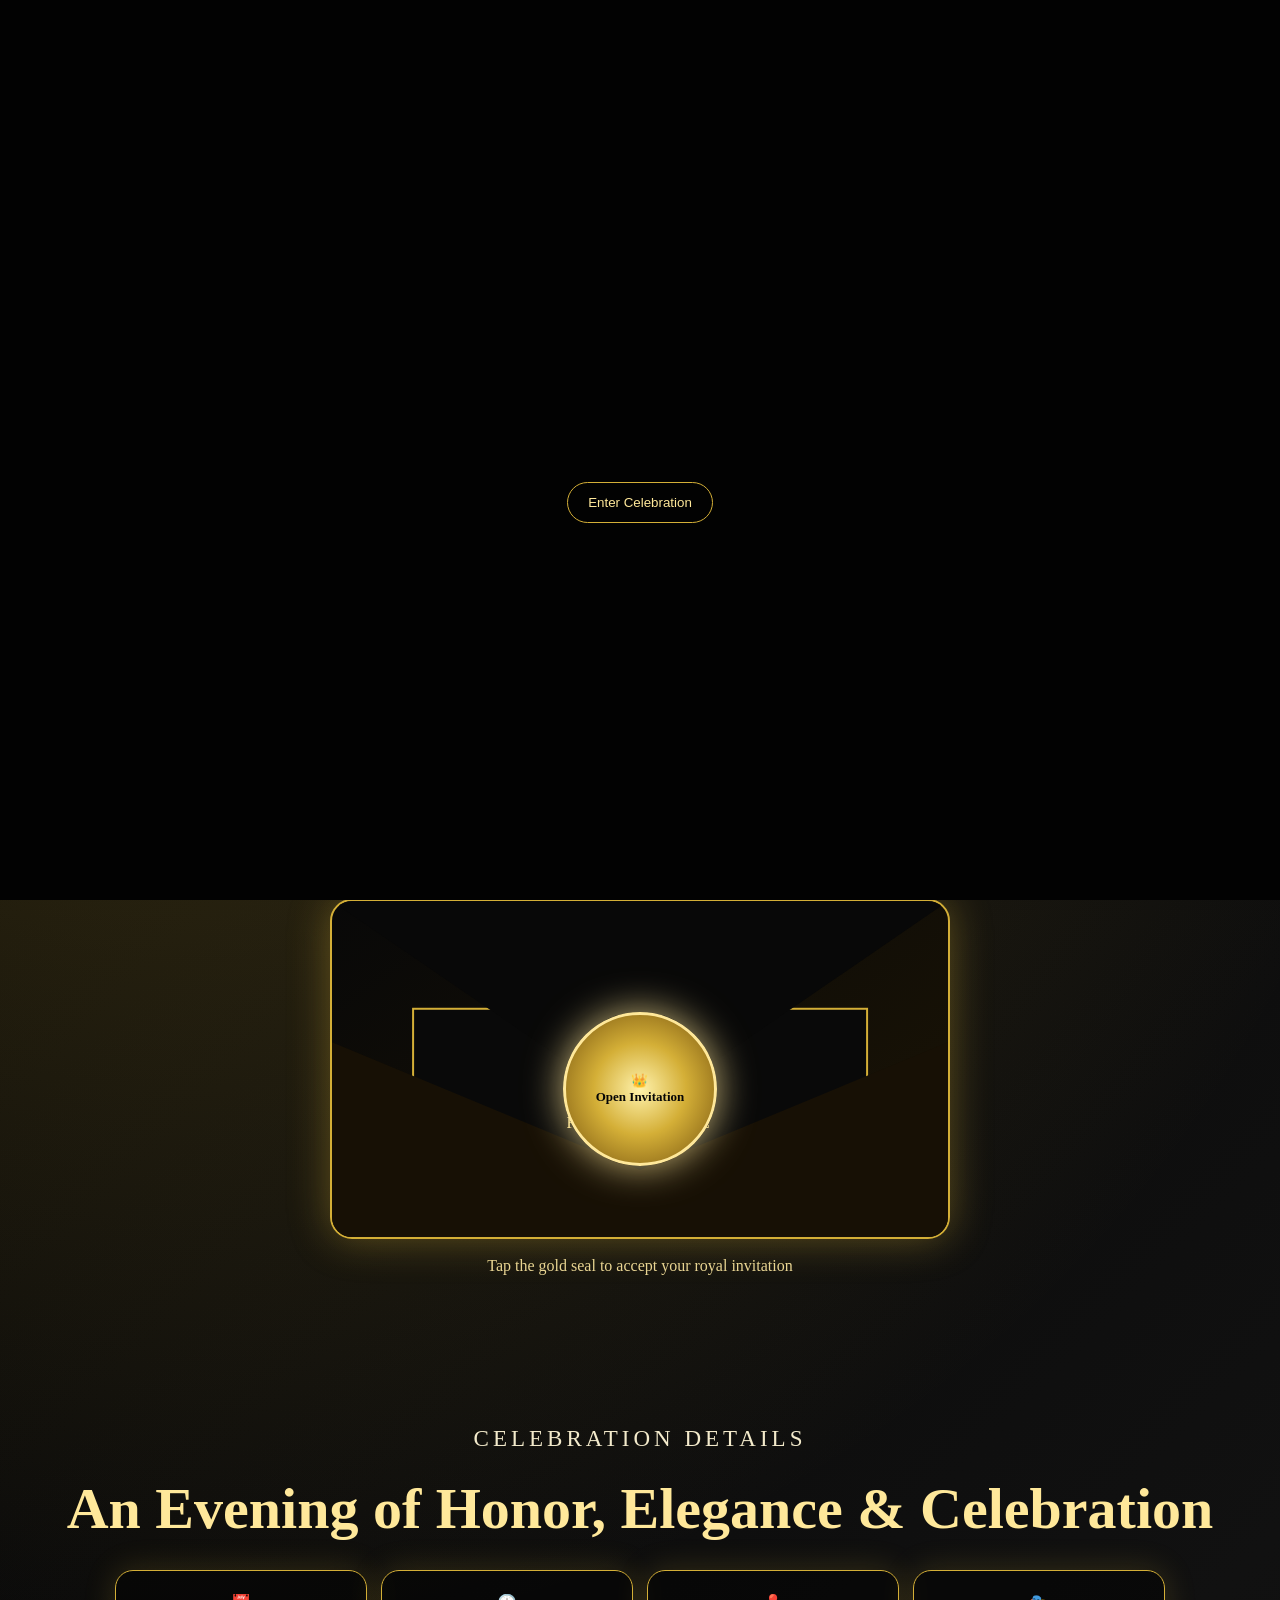
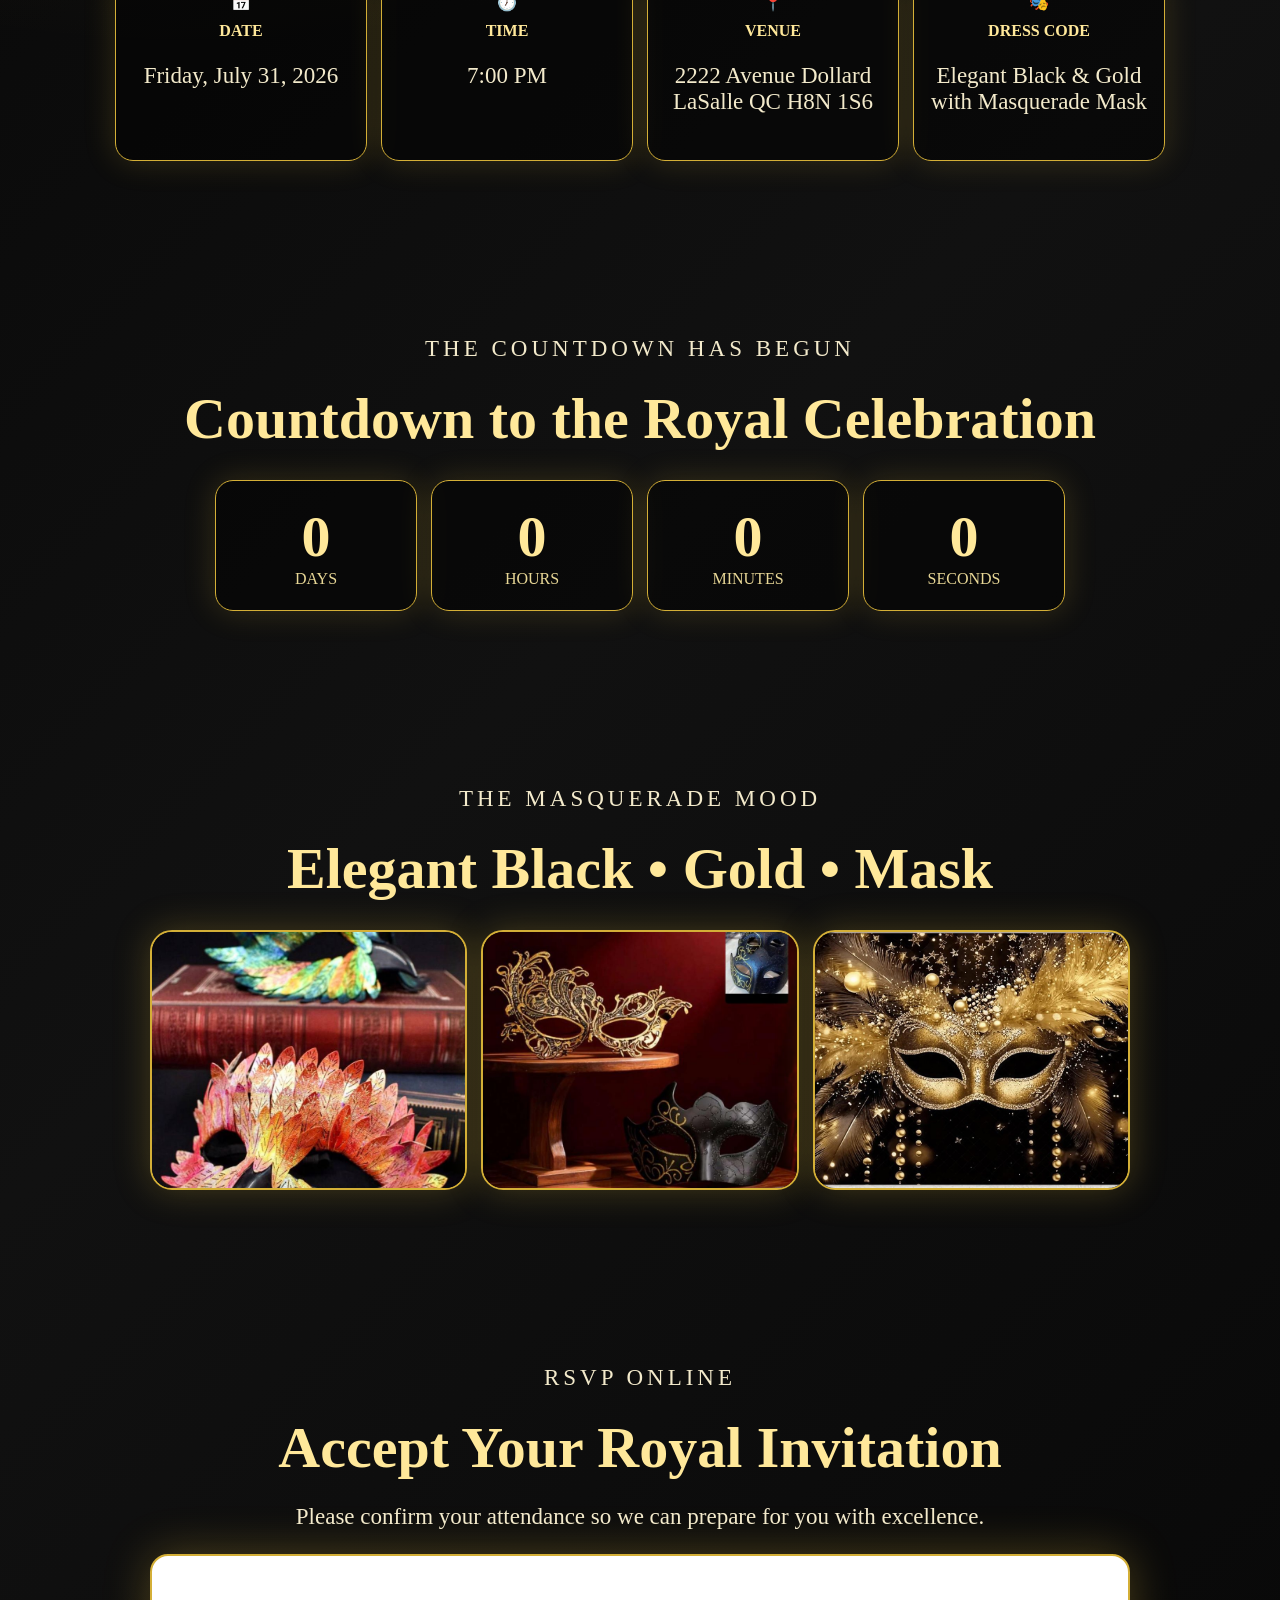
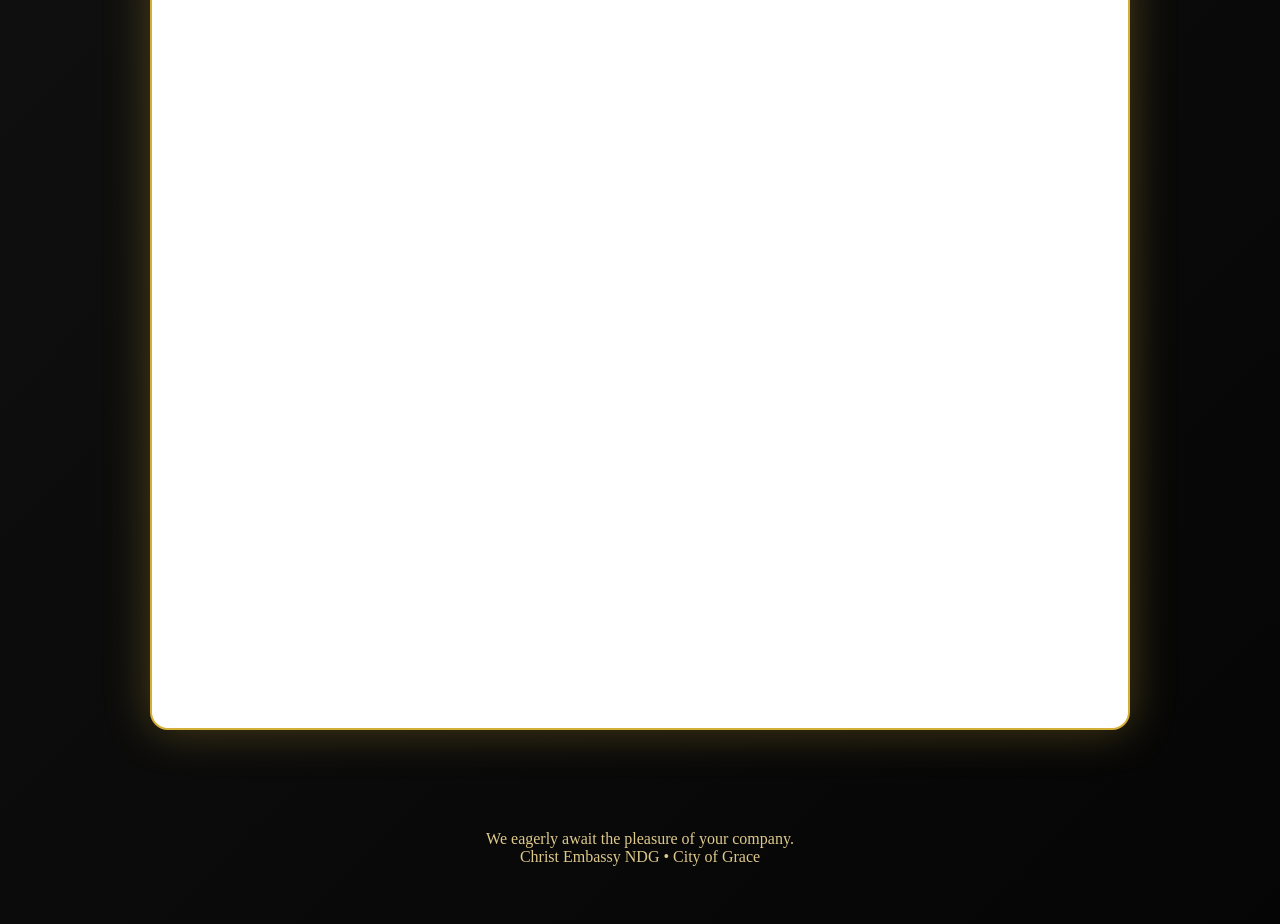
==== commit f29a2927: "Final V2 Royal Masquerade invitation update" ====
--- a/index.html
+++ b/index.html
@@ -3,79 +3,97 @@
 <head>
 <meta charset="utf-8"><meta name="viewport" content="width=device-width,initial-scale=1">
 <title>The Royal Masquerade Celebration | Pastor Matthew Isesele</title>
-<meta name="description" content="The Royal Masquerade Celebration honoring Pastor Matthew Isesele. Elegant Black & Gold with Masquerade Mask.">
+<meta name="description" content="The Royal Masquerade Celebration honoring Pastor Matthew Isesele. Elegant Black & Gold with Masquerade Mask. RSVP Online.">
 <meta property="og:title" content="The Royal Masquerade Celebration">
-<meta property="og:description" content="Honoring Pastor Matthew Isesele • Friday, July 31, 2026 • Elegant Black & Gold with Masquerade Mask.">
+<meta property="og:description" content="Honoring Pastor Matthew Isesele • July 31, 2026 • Elegant Black & Gold with Masquerade Mask.">
 <meta property="og:image" content="assets/invitation.jpg">
 <link rel="stylesheet" href="styles.css">
 </head>
 <body class="locked">
-<div class="gold-dust"></div><div class="cursor-glow" id="cursorGlow"></div>
-<audio id="music" preload="auto" loop><source src="assets/church-music.mp3" type="audio/mpeg"></audio>
+<div class="gold-dust"></div>
+<audio id="music" loop preload="auto"><source src="assets/church-music.mp3" type="audio/mpeg"></audio>
 
-<div class="curtain" id="curtain"><div class="curtain-stage">
-<div class="curtain-line active">Some celebrations are attended...</div>
-<div class="curtain-line">Others are experienced.</div>
-<div class="curtain-line">A Life of Purpose</div>
-<div class="curtain-line">A Legacy of Excellence</div>
-<div class="curtain-line">A Shepherd After God's Heart</div>
-<button id="skipIntro" class="skip">Enter Celebration</button>
-</div></div>
+<div id="curtain" class="curtain">
+  <div>
+    <div class="line active">Some celebrations are attended...</div>
+    <div class="line">Others are experienced.</div>
+    <div class="line">Welcome to</div>
+    <div class="line">The Royal Masquerade Celebration</div>
+    <button id="skipIntro">Enter Celebration</button>
+  </div>
+</div>
 
-<header class="topbar"><a class="mark" href="#home">PMI</a><nav>
-<a href="#invitation">Invitation</a><a href="#details">Details</a><a href="#countdown">Countdown</a><a href="#rsvp">RSVP</a>
-</nav></header>
+<header>
+  <div class="logo">PMI</div>
+  <nav><a href="#invite">Invitation</a><a href="#details">Details</a><a href="#rsvp">RSVP</a></nav>
+</header>
 
 <main>
 <section class="hero" id="home">
-<div class="hero-inner" id="envelopeScene">
-<p class="eyebrow">Christ Embassy NDG • City of Grace Presents</p>
-<div class="royal-mask"><img src="assets/mask-1.jpg" alt="Royal masquerade mask"></div>
-<h1>The Royal<br>Masquerade<br>Celebration</h1>
-<p class="honoring">Honoring</p><h2>Pastor Matthew Isesele</h2>
-<p class="tagline">An Evening of Honor, Elegance & Celebration</p>
-<div class="envelope-area" id="envelope"><div class="envelope">
-<div class="letter-preview"><span>Royal Invitation</span></div><div class="flap"></div><div class="fold-left"></div><div class="fold-right"></div><div class="fold-front"></div>
-</div><button id="openSeal" class="seal" aria-label="Open invitation"><span class="crown">👑</span><span>Open Invitation</span></button></div>
-<p class="tap-note">Tap the gold seal to accept the royal invitation</p>
-</div>
+  <div id="opening">
+    <p class="eyebrow">Christ Embassy NDG • City of Grace Presents</p>
+    <img class="mask" src="assets/mask-hero.jpg" alt="Masquerade mask">
+    <h1>The Royal<br>Masquerade<br>Celebration</h1>
+    <p class="honoring">Honoring</p>
+    <h2>Pastor Matthew Isesele</h2>
+    <p class="tagline">An Evening of Honor, Elegance & Celebration</p>
+    <div class="dress-pill">🎭 Royal Masquerade Attire: Elegant Black • Gold Accents • Masquerade Mask</div>
 
-<div class="reveal-panel" id="mainInvite">
-<p class="eyebrow">You are cordially invited to</p>
-<h1>The Royal Masquerade Celebration</h1>
-<p class="subtitle">Honoring Pastor Matthew Isesele</p>
-<div class="hero-grid" id="invitation">
-<div class="portrait-card"><img src="assets/pastor-matthew.jpg" alt="Pastor Matthew Isesele" class="portrait"><div class="portrait-caption"><strong>Pastor Matthew Isesele</strong><span>A Visionary Leader • A Faithful Shepherd • A Kingdom Builder</span></div></div>
-<img src="assets/invitation.jpg" alt="Pastor Matthew birthday invitation" class="invite-card">
-</div>
-<div class="dress-card"><span class="mask-icon">🎭</span><div><strong>Royal Dress Code</strong><p>Elegant Black & Gold with a Masquerade Mask</p></div></div>
-<div class="actions">
-<a class="btn primary" href="#rsvp">Accept Your Royal Invitation</a><a class="btn" href="#details">View Details</a>
-<a class="btn" target="_blank" rel="noopener" href="https://maps.google.com/?q=2222+Avenue+Dollard+LaSalle+QC+H8N+1S6">Get Directions</a>
-<a class="btn" download="Pastor_Matthew_Birthday_Celebration.ics" href="Pastor_Matthew_Birthday_Celebration.ics">Add to Calendar</a>
-</div></div>
+    <div class="envelope" id="envelope">
+      <div class="letter">RSVP Online</div>
+      <div class="flap"></div>
+      <div class="front"></div>
+      <button id="seal" class="seal">👑<br><span>Open Invitation</span></button>
+    </div>
+    <p class="tap">Tap the gold seal to accept your royal invitation</p>
+  </div>
+
+  <div id="invite" class="invite-panel">
+    <p class="eyebrow">You are royally invited to</p>
+    <h1>The Royal Masquerade Celebration</h1>
+    <p class="tagline">Honoring Pastor Matthew Isesele</p>
+    <img class="invitation" src="assets/invitation.jpg" alt="Royal Masquerade Celebration Invitation">
+    <div class="actions">
+      <a class="btn gold" href="#rsvp">Accept Your Royal Invitation</a>
+      <a class="btn" href="#details">View Details</a>
+      <a class="btn" target="_blank" href="https://maps.google.com/?q=2222+Avenue+Dollard+LaSalle+QC+H8N+1S6">Get Directions</a>
+      <a class="btn" download="Pastor_Matthew_Birthday_Celebration.ics" href="Pastor_Matthew_Birthday_Celebration.ics">Add to Calendar</a>
+    </div>
+  </div>
 </section>
 
-<section class="section reveal details" id="details"><p class="eyebrow">Celebration Details</p><h2>An Evening of Honor</h2>
-<p>Join us for a royal masquerade evening as we celebrate a faithful shepherd and tremendous blessing to many lives.</p>
-<div class="detail-grid"><div><span>📅</span><strong>Date</strong><p>Friday, July 31, 2026</p></div><div><span>🕖</span><strong>Time</strong><p>7:00 PM</p></div><div><span>📍</span><strong>Venue</strong><p>2222 Avenue Dollard<br>LaSalle QC H8N 1S6</p></div><div><span>🎭</span><strong>Dress Code</strong><p>Elegant Black & Gold<br>with Masquerade Mask</p></div></div>
+<section id="details" class="section reveal">
+  <p class="eyebrow">Celebration Details</p>
+  <h2>An Evening of Honor, Elegance & Celebration</h2>
+  <div class="cards">
+    <div>📅<strong>Date</strong><p>Friday, July 31, 2026</p></div>
+    <div>🕖<strong>Time</strong><p>7:00 PM</p></div>
+    <div>📍<strong>Venue</strong><p>2222 Avenue Dollard<br>LaSalle QC H8N 1S6</p></div>
+    <div>🎭<strong>Dress Code</strong><p>Elegant Black & Gold<br>with Masquerade Mask</p></div>
+  </div>
 </section>
 
-<section class="section reveal" id="countdown"><p class="eyebrow">The countdown has begun</p><h2>Countdown to the Royal Celebration</h2>
-<div class="countdown"><div><strong id="days">--</strong><span>Days</span></div><div><strong id="hours">--</strong><span>Hours</span></div><div><strong id="minutes">--</strong><span>Minutes</span></div><div><strong id="seconds">--</strong><span>Seconds</span></div></div>
+<section class="section reveal">
+  <p class="eyebrow">The countdown has begun</p>
+  <h2>Countdown to the Royal Celebration</h2>
+  <div class="countdown"><div><strong id="days">--</strong><span>Days</span></div><div><strong id="hours">--</strong><span>Hours</span></div><div><strong id="minutes">--</strong><span>Minutes</span></div><div><strong id="seconds">--</strong><span>Seconds</span></div></div>
 </section>
 
-<section class="section reveal masquerade-gallery"><p class="eyebrow">The Masquerade Mood</p><h2>Elegant Black • Gold • Mask</h2><p>A refined black and gold atmosphere with a royal masquerade touch.</p>
-<div class="mask-gallery"><img src="assets/mask-1.jpg" alt="Black and gold mask inspiration"><img src="assets/mask-2.jpg" alt="Gold mask inspiration"><img src="assets/mask-3.jpg" alt="Masquerade mask inspiration"></div>
+<section class="section reveal">
+  <p class="eyebrow">The Masquerade Mood</p>
+  <h2>Elegant Black • Gold • Mask</h2>
+  <div class="gallery"><img src="assets/mask-1.jpg"><img src="assets/mask-2.jpg"><img src="assets/mask-hero.jpg"></div>
 </section>
 
-<section class="section reveal impact"><p class="eyebrow">A faithful shepherd</p><h2>Celebrating Pastor Matthew</h2><blockquote>“The righteous shall flourish like the palm tree...” <span>Psalm 92:12</span></blockquote><p>We gather with joy, gratitude, and honor to celebrate a visionary leader, a man of God, and a blessing to the Body of Christ.</p></section>
+<section id="rsvp" class="section reveal">
+  <p class="eyebrow">RSVP Online</p>
+  <h2>Accept Your Royal Invitation</h2>
+  <p>Please confirm your attendance so we can prepare for you with excellence.</p>
+  <div class="rsvp"><iframe src="https://E69757DF6D6B1ED0.chmeetings.com/forms/962DEBAFF83F9015?isEmbed=true&bg=ffffff&p=15" title="CHMeetings RSVP Form" loading="lazy"></iframe></div>
+</section>
+</main>
 
-<section class="section reveal" id="wishes"><p class="eyebrow">Birthday Wishes</p><h2>Leave a Message of Honor</h2><p>Guests may include birthday wishes and special messages through the RSVP form below.</p><a class="btn primary" href="#rsvp">Write My Birthday Wish</a></section>
-
-<section class="section reveal" id="rsvp"><p class="eyebrow">Accept your royal invitation</p><h2>Kindly RSVP Today</h2><p>Please confirm your attendance so we can prepare for you with excellence.</p><div class="rsvp-box"><iframe src="https://E69757DF6D6B1ED0.chmeetings.com/forms/962DEBAFF83F9015?isEmbed=true&bg=ffffff&p=15" scrolling="auto" loading="lazy" title="CHMeetings RSVP Form"></iframe></div></section>
-</main>
-<footer><p>We eagerly await the pleasure of your company.</p><p>Christ Embassy NDG • City of Grace</p></footer>
-<button id="musicToggle" class="music-toggle">Music: On</button>
+<footer>We eagerly await the pleasure of your company.<br>Christ Embassy NDG • City of Grace</footer>
+<button id="musicBtn" class="music">Music: On</button>
 <script src="script.js"></script>
 </body></html>
--- a/styles.css
+++ b/styles.css
@@ -1 +1 @@
-:root{--black:#030303;--velvet:#080808;--gold:#d4af37;--bright:#ffe89a;--champagne:#f7e7b6;--ivory:#fff8ec;--glow:#ffd76a}*{box-sizing:border-box}html{scroll-behavior:smooth}body{margin:0;color:var(--ivory);font-family:Georgia,'Times New Roman',serif;background:radial-gradient(circle at 15% 12%,rgba(212,175,55,.24),transparent 32%),radial-gradient(circle at 85% 18%,rgba(255,232,154,.11),transparent 28%),linear-gradient(135deg,#020202,#101010 50%,#050505);overflow-x:hidden}body.locked{overflow:hidden}.gold-dust{position:fixed;inset:0;z-index:0;pointer-events:none;opacity:.34;background-image:radial-gradient(circle,rgba(255,232,154,.88) 1px,transparent 1px),radial-gradient(circle,rgba(255,255,255,.38) 1px,transparent 1px);background-size:72px 72px,130px 130px;animation:dust 20s linear infinite}@keyframes dust{to{transform:translateY(-160px)}}.cursor-glow{position:fixed;width:180px;height:180px;border-radius:50%;pointer-events:none;z-index:0;background:radial-gradient(circle,rgba(212,175,55,.13),transparent 70%);transform:translate(-50%,-50%);opacity:.7}.curtain{position:fixed;inset:0;z-index:50;background:#020202;display:flex;align-items:center;justify-content:center;text-align:center;transition:opacity 1s ease,visibility 1s ease}.curtain.hide{opacity:0;visibility:hidden}.curtain-stage{padding:24px}.curtain-line{display:none;color:var(--bright);font-size:clamp(28px,6vw,64px);letter-spacing:2px;text-shadow:0 0 28px rgba(212,175,55,.48);animation:wordfade 2.1s both}.curtain-line.active{display:block}@keyframes wordfade{0%{opacity:0;transform:translateY(20px)}20%,75%{opacity:1;transform:translateY(0)}100%{opacity:0;transform:translateY(-18px)}}.skip{margin-top:32px;background:transparent;border:1px solid var(--gold);color:var(--bright);border-radius:999px;padding:11px 20px;cursor:pointer;font-family:inherit}.topbar{position:fixed;top:0;left:0;right:0;z-index:20;display:flex;align-items:center;justify-content:space-between;padding:12px 20px;background:rgba(0,0,0,.45);backdrop-filter:blur(10px);border-bottom:1px solid rgba(212,175,55,.25)}.mark{color:var(--bright);font-weight:bold;letter-spacing:3px;text-decoration:none}nav a{color:#f5e7ba;text-decoration:none;margin-left:16px;font-size:14px}.hero,.section{position:relative;z-index:1;text-align:center}.hero{min-height:100vh;display:flex;align-items:center;justify-content:center;padding:86px 14px 48px}.hero-inner{width:100%;max-width:980px}.eyebrow{color:var(--bright);text-transform:uppercase;letter-spacing:4px;font-size:14px}.royal-mask{width:min(280px,60vw);height:min(190px,40vw);margin:20px auto 6px;position:relative;filter:drop-shadow(0 0 34px rgba(212,175,55,.42));animation:floatmask 4.8s ease-in-out infinite}.royal-mask img{width:100%;height:100%;object-fit:cover;border-radius:999px 999px 45% 45%;border:1px solid rgba(212,175,55,.7);opacity:.92;mask-image:radial-gradient(circle,black 55%,transparent 82%);-webkit-mask-image:radial-gradient(circle,black 55%,transparent 82%)}@keyframes floatmask{50%{transform:translateY(-10px)}}h1{color:var(--bright);font-size:clamp(42px,8vw,92px);line-height:.95;margin:8px 0;text-transform:uppercase;letter-spacing:1px;text-shadow:0 0 24px rgba(212,175,55,.25)}h2{color:var(--bright);font-size:clamp(34px,5vw,58px);margin:8px 0 12px}.honoring{margin:18px 0 0;color:var(--champagne);letter-spacing:3px;text-transform:uppercase}.tagline,.subtitle,.section p{font-size:clamp(18px,3vw,23px);color:#f3eacb}.envelope-area{position:relative;width:min(620px,94vw);height:340px;margin:30px auto 18px;perspective:1400px;filter:drop-shadow(0 0 40px rgba(212,175,55,.38))}.envelope{position:absolute;inset:0;border:2px solid var(--gold);border-radius:22px;overflow:hidden;background:linear-gradient(145deg,#070707,#1b1405 55%,#050505)}.envelope:before{content:"PMI";position:absolute;left:50%;top:23%;transform:translateX(-50%);font-size:78px;font-weight:bold;letter-spacing:9px;color:rgba(255,232,154,.17);z-index:1}.envelope:after{content:"";position:absolute;inset:18px;border:1px solid rgba(255,232,154,.58);border-radius:16px;z-index:1}.flap{position:absolute;inset:0;clip-path:polygon(0 0,100% 0,50% 63%);background:linear-gradient(180deg,#171006,#040404);border-bottom:2px solid rgba(255,232,154,.7);transform-origin:top;transition:transform 1.25s cubic-bezier(.2,.8,.2,1);z-index:5}.fold-left{position:absolute;inset:0;clip-path:polygon(0 0,52% 58%,0 100%);background:linear-gradient(135deg,#070707,#181104);z-index:2}.fold-right{position:absolute;inset:0;clip-path:polygon(100% 0,48% 58%,100% 100%);background:linear-gradient(225deg,#070707,#181104);z-index:2}.fold-front{position:absolute;inset:0;clip-path:polygon(0 42%,50% 80%,100% 42%,100% 100%,0 100%);background:linear-gradient(180deg,#080808,#1c1405);z-index:3}.letter-preview{position:absolute;left:50%;top:45%;transform:translate(-50%,-50%) translateY(70px);width:74%;height:68%;border:2px solid var(--gold);background:#090909;color:var(--bright);display:flex;align-items:center;justify-content:center;padding:20px;letter-spacing:4px;text-transform:uppercase;z-index:1;transition:transform 1.35s ease .25s}.seal{position:absolute;left:50%;top:56%;transform:translate(-50%,-50%);width:154px;height:154px;border-radius:50%;border:3px solid var(--bright);background:radial-gradient(circle at 35% 28%,#fff2ac,#d4af37 42%,#73500d 80%);color:#050505;z-index:8;display:flex;flex-direction:column;align-items:center;justify-content:center;box-shadow:0 0 38px rgba(255,232,154,.78);cursor:pointer;font-weight:bold;font-family:Georgia,serif;transition:.35s}.seal:hover{transform:translate(-50%,-50%) scale(1.04)}.crown{font-size:40px}.seal span:last-child{font-size:13px;text-transform:uppercase;letter-spacing:1px;margin-top:8px}.envelope-area.opened .flap{transform:rotateX(180deg)}.envelope-area.opened .letter-preview{transform:translate(-50%,-50%) translateY(-120px)}.envelope-area.opened .seal{opacity:0;transform:translate(-50%,-50%) scale(.4);pointer-events:none}.tap-note{color:#ead796;font-size:18px}.reveal-panel{display:none;opacity:0;transform:translateY(30px);transition:1s;max-width:1120px;width:100%}.reveal-panel.show{display:block;opacity:1;transform:translateY(0)}.hero-grid{display:grid;grid-template-columns:1fr 1.2fr;gap:22px;align-items:center;margin:24px auto;max-width:1050px}.portrait-card,.invite-card,.detail-grid div,.countdown div,.dress-card{border:1px solid rgba(212,175,55,.85);background:rgba(0,0,0,.45);box-shadow:0 0 42px rgba(212,175,55,.25)}.portrait-card{border-radius:24px;overflow:hidden}.portrait,.invite-card{width:100%;display:block;border-radius:24px;object-fit:cover}.portrait{max-height:620px}.invite-card{border:2px solid var(--gold)}.portrait-caption{padding:18px;color:var(--champagne)}.portrait-caption strong{display:block;color:var(--bright);font-size:22px}.portrait-caption span{display:block;margin-top:6px}.dress-card{max-width:740px;margin:20px auto;padding:18px 22px;border-radius:18px;display:flex;gap:16px;align-items:center;justify-content:center}.mask-icon{font-size:42px}.dress-card strong{color:var(--bright);text-transform:uppercase;letter-spacing:2px}.dress-card p{margin:5px 0 0}.actions{display:flex;gap:12px;flex-wrap:wrap;justify-content:center;margin:22px 0}.btn{display:inline-block;padding:14px 24px;border-radius:999px;border:1px solid var(--gold);color:var(--bright);background:rgba(0,0,0,.52);text-decoration:none;text-transform:uppercase;letter-spacing:1px;font-size:14px}.btn.primary{background:linear-gradient(135deg,#ffe89a,#b8891a);color:#050505;font-weight:bold}.section{padding:62px 14px}.section p{max-width:860px;margin:12px auto;line-height:1.55}.detail-grid{display:grid;grid-template-columns:repeat(4,1fr);gap:14px;max-width:1050px;margin:28px auto}.detail-grid div{border-radius:18px;padding:22px 12px}.detail-grid span{font-size:34px}.detail-grid strong{display:block;color:var(--bright);text-transform:uppercase;margin:10px 0}.countdown{display:grid;grid-template-columns:repeat(4,1fr);gap:12px;max-width:850px;margin:28px auto}.countdown div{border-radius:18px;padding:22px 10px}.countdown strong{display:block;color:var(--bright);font-size:clamp(34px,6vw,58px)}.countdown span{text-transform:uppercase;color:#e8d796;font-size:13px;letter-spacing:2px}.mask-gallery{display:grid;grid-template-columns:repeat(3,1fr);gap:16px;max-width:980px;margin:26px auto}.mask-gallery img{width:100%;height:260px;object-fit:cover;border:2px solid var(--gold);border-radius:22px;box-shadow:0 0 36px rgba(212,175,55,.28)}blockquote{max-width:900px;margin:24px auto;border-top:1px solid rgba(212,175,55,.6);border-bottom:1px solid rgba(212,175,55,.6);padding:34px 10px;font-style:italic;font-size:23px;color:#f7edc8}blockquote span{display:block;color:var(--bright);font-size:17px;margin-top:12px}.rsvp-box{max-width:980px;margin:24px auto 0;background:#fff;border:2px solid var(--gold);border-radius:18px;overflow:hidden;box-shadow:0 0 46px rgba(212,175,55,.32)}iframe{width:100%;min-height:768px;max-height:82vh;border:0}footer{position:relative;z-index:1;text-align:center;padding:38px 12px 58px;color:#dec98a}.music-toggle{position:fixed;right:14px;bottom:14px;z-index:35;border:1px solid var(--gold);background:rgba(0,0,0,.75);color:var(--bright);border-radius:999px;padding:10px 14px;cursor:pointer}.reveal{opacity:0;transform:translateY(28px);transition:.9s}.reveal.visible{opacity:1;transform:translateY(0)}@media(max-width:820px){nav{display:none}.hero{padding-top:72px}.royal-mask{width:min(220px,70vw);height:150px}.envelope-area{height:290px}.seal{width:126px;height:126px}.letter-preview{width:78%;font-size:14px}.hero-grid,.detail-grid,.mask-gallery{grid-template-columns:1fr}.countdown{grid-template-columns:repeat(2,1fr)}.mask-gallery img{height:220px}.dress-card{flex-direction:column}}+*{box-sizing:border-box}html{scroll-behavior:smooth}:root{--gold:#d4af37;--bright:#ffe89a;--cream:#fff8ec}body{margin:0;background:radial-gradient(circle at 15% 10%,rgba(212,175,55,.24),transparent 32%),linear-gradient(135deg,#020202,#111 52%,#050505);color:var(--cream);font-family:Georgia,'Times New Roman',serif;overflow-x:hidden;text-align:center}body.locked{overflow:hidden}.gold-dust{position:fixed;inset:0;pointer-events:none;opacity:.35;background-image:radial-gradient(circle,rgba(255,232,154,.9) 1px,transparent 1px),radial-gradient(circle,rgba(255,255,255,.4) 1px,transparent 1px);background-size:72px 72px,130px 130px;animation:dust 20s linear infinite}@keyframes dust{to{transform:translateY(-160px)}}.curtain{position:fixed;inset:0;background:#020202;z-index:20;display:flex;align-items:center;justify-content:center;transition:opacity 1s,visibility 1s}.curtain.hide{opacity:0;visibility:hidden}.line{display:none;color:var(--bright);font-size:clamp(28px,6vw,64px);animation:fadeword 2s both}.line.active{display:block}@keyframes fadeword{0%{opacity:0;transform:translateY(18px)}20%,75%{opacity:1;transform:none}100%{opacity:0;transform:translateY(-18px)}}#skipIntro{margin-top:30px;background:transparent;color:var(--bright);border:1px solid var(--gold);padding:12px 20px;border-radius:999px}header{position:fixed;z-index:10;top:0;left:0;right:0;display:flex;justify-content:space-between;align-items:center;padding:12px 20px;background:rgba(0,0,0,.5);border-bottom:1px solid rgba(212,175,55,.3);backdrop-filter:blur(8px)}.logo{color:var(--bright);font-weight:bold;letter-spacing:3px}nav a{color:#f7e7b6;text-decoration:none;margin-left:16px;font-size:14px}.hero{min-height:100vh;display:flex;align-items:center;justify-content:center;padding:86px 14px 50px;position:relative;z-index:1}.eyebrow{text-transform:uppercase;letter-spacing:4px;color:var(--bright);font-size:14px}.mask{width:min(310px,70vw);height:205px;object-fit:cover;border:1px solid var(--gold);border-radius:50%;filter:drop-shadow(0 0 34px rgba(212,175,55,.45));animation:float 5s ease-in-out infinite}@keyframes float{50%{transform:translateY(-10px)}}h1{color:var(--bright);font-size:clamp(42px,8vw,92px);line-height:.95;margin:10px 0;text-transform:uppercase;text-shadow:0 0 24px rgba(212,175,55,.25)}h2{font-size:clamp(34px,5vw,58px);color:var(--bright);margin:10px 0}.honoring{text-transform:uppercase;letter-spacing:3px;color:#f7e7b6}.tagline,.section p{font-size:clamp(18px,3vw,23px);color:#f3eacb}.dress-pill{display:inline-block;margin:12px auto;padding:12px 20px;border:1px solid var(--gold);border-radius:999px;background:rgba(0,0,0,.45);color:var(--bright)}.envelope{position:relative;width:min(620px,94vw);height:340px;margin:30px auto 18px;border:2px solid var(--gold);border-radius:22px;background:linear-gradient(145deg,#080808,#1b1405);box-shadow:0 0 40px rgba(212,175,55,.38);overflow:hidden}.envelope:before{content:'PMI';position:absolute;left:50%;top:22%;transform:translateX(-50%);font-size:78px;color:rgba(255,232,154,.18);letter-spacing:9px}.flap{position:absolute;inset:0;clip-path:polygon(0 0,100% 0,50% 63%);background:#080808;border-bottom:2px solid var(--gold);transform-origin:top;transition:1.2s;z-index:3}.front{position:absolute;inset:0;clip-path:polygon(0 42%,50% 80%,100% 42%,100% 100%,0 100%);background:#171005;z-index:2}.letter{position:absolute;left:50%;top:45%;transform:translate(-50%,-50%) translateY(70px);width:74%;height:68%;border:2px solid var(--gold);display:flex;align-items:center;justify-content:center;color:var(--bright);letter-spacing:4px;text-transform:uppercase;background:#090909;transition:1.25s}.seal{position:absolute;left:50%;top:56%;transform:translate(-50%,-50%);z-index:4;width:154px;height:154px;border-radius:50%;border:3px solid var(--bright);background:radial-gradient(circle,#fff2ac,#d4af37 44%,#73500d);font-family:Georgia,serif;font-weight:bold;color:#050505;box-shadow:0 0 38px rgba(255,232,154,.78);cursor:pointer}.seal span{font-size:13px}.envelope.opened .flap{transform:rotateX(180deg)}.envelope.opened .letter{transform:translate(-50%,-50%) translateY(-120px)}.envelope.opened .seal{display:none}.tap{color:#ead796}.invite-panel{display:none;opacity:0;transform:translateY(28px);transition:1s;max-width:1200px;width:100%}.invite-panel.show{display:block;opacity:1;transform:none}.invitation{width:100%;max-width:1120px;border:2px solid var(--gold);border-radius:24px;box-shadow:0 0 52px rgba(212,175,55,.34);display:block;margin:24px auto}.actions{display:flex;gap:12px;flex-wrap:wrap;justify-content:center}.btn{display:inline-block;padding:14px 24px;border-radius:999px;border:1px solid var(--gold);color:var(--bright);background:rgba(0,0,0,.5);text-decoration:none;text-transform:uppercase;letter-spacing:1px}.btn.gold{background:linear-gradient(135deg,#ffe89a,#b8891a);color:#050505;font-weight:bold}.section{position:relative;z-index:1;padding:62px 14px}.cards,.countdown,.gallery{display:grid;gap:14px;max-width:1050px;margin:28px auto}.cards{grid-template-columns:repeat(4,1fr)}.countdown{grid-template-columns:repeat(4,1fr);max-width:850px}.gallery{grid-template-columns:repeat(3,1fr);max-width:980px}.cards div,.countdown div{border:1px solid var(--gold);border-radius:18px;padding:22px 12px;background:rgba(0,0,0,.45);box-shadow:0 0 32px rgba(212,175,55,.2)}.cards strong{display:block;color:var(--bright);text-transform:uppercase;margin:10px}.countdown strong{display:block;color:var(--bright);font-size:clamp(34px,6vw,58px)}.countdown span{text-transform:uppercase;color:#e8d796}.gallery img{width:100%;height:260px;object-fit:cover;border:2px solid var(--gold);border-radius:22px;box-shadow:0 0 36px rgba(212,175,55,.28)}.rsvp{max-width:980px;margin:24px auto 0;background:#fff;border:2px solid var(--gold);border-radius:18px;overflow:hidden;box-shadow:0 0 46px rgba(212,175,55,.32)}iframe{width:100%;min-height:768px;max-height:82vh;border:0}footer{position:relative;z-index:1;padding:38px 12px 58px;color:#dec98a}.music{position:fixed;right:14px;bottom:14px;z-index:15;border:1px solid var(--gold);background:rgba(0,0,0,.75);color:var(--bright);border-radius:999px;padding:10px 14px}.reveal{opacity:0;transform:translateY(28px);transition:.9s}.reveal.visible{opacity:1;transform:none}@media(max-width:820px){nav{display:none}.cards,.gallery{grid-template-columns:1fr}.countdown{grid-template-columns:repeat(2,1fr)}.envelope{height:290px}.seal{width:126px;height:126px}.gallery img{height:220px}.dress-pill{border-radius:18px;font-size:15px}}
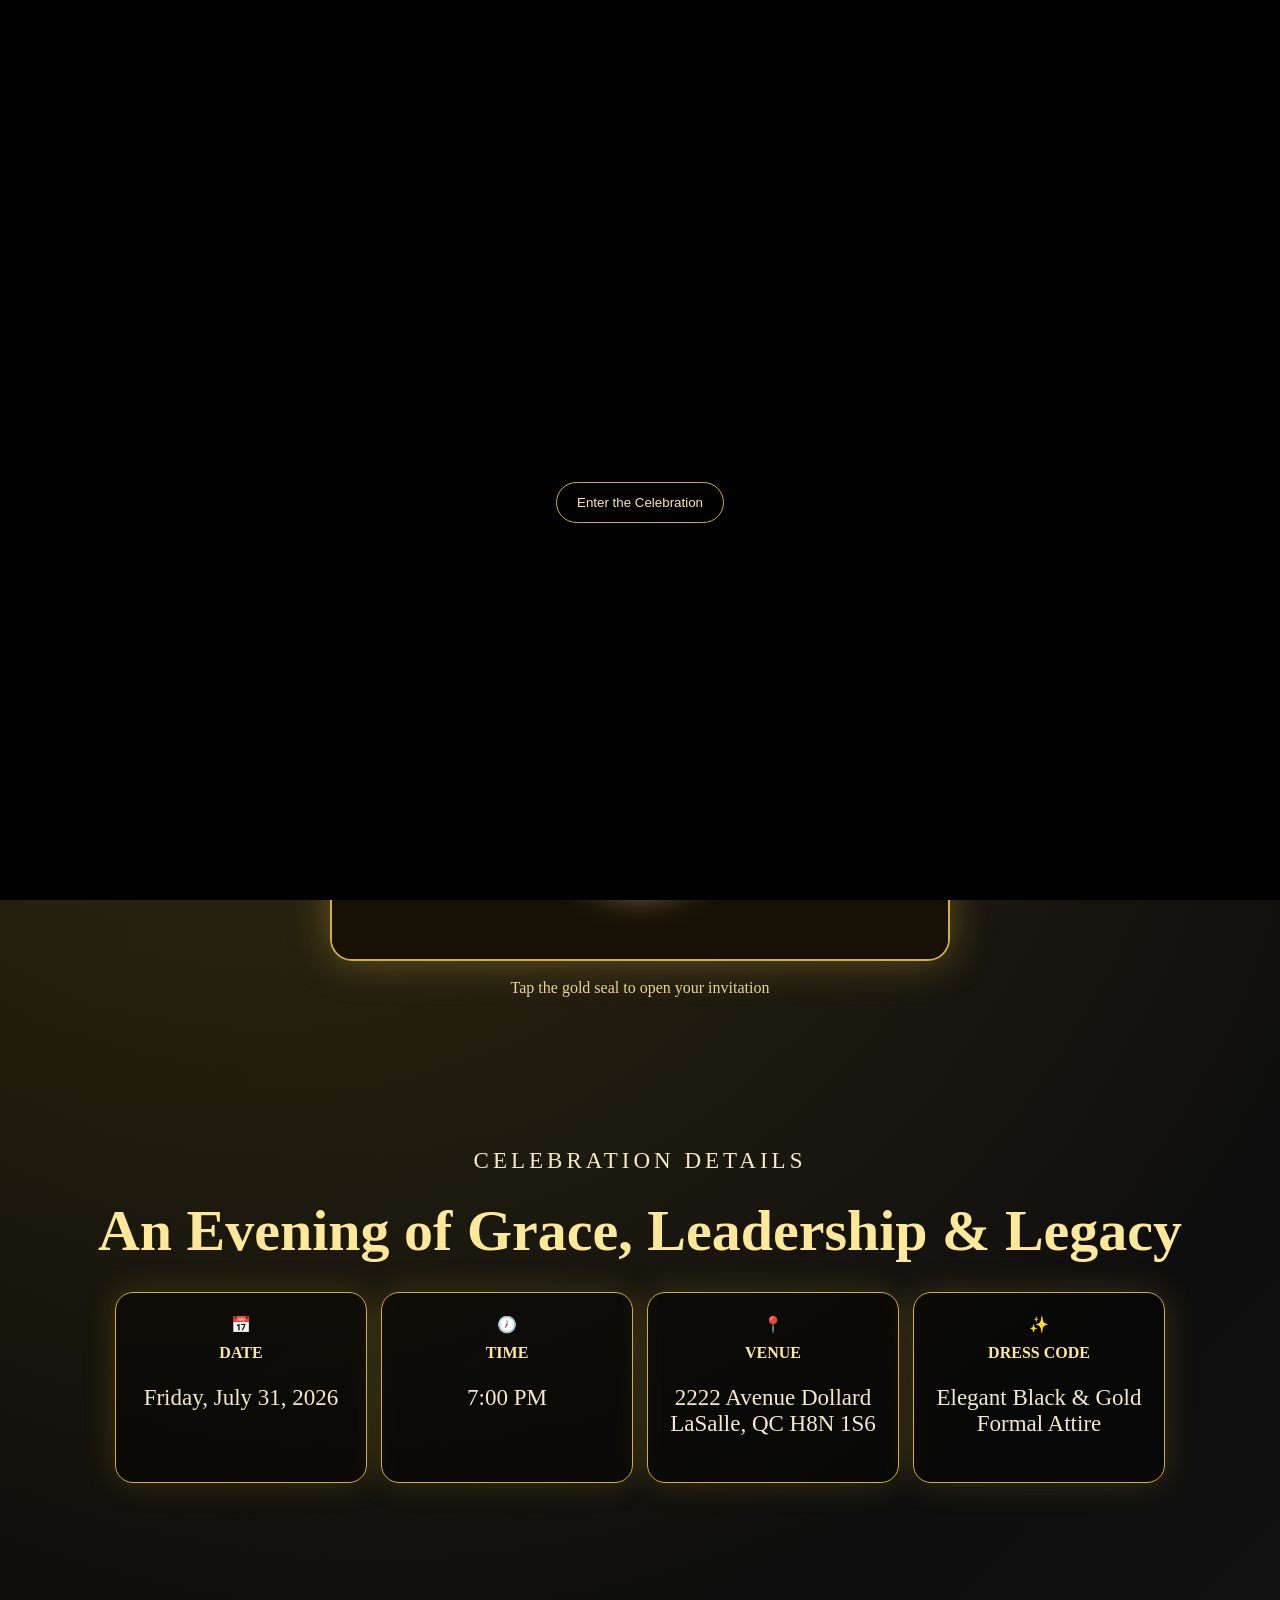
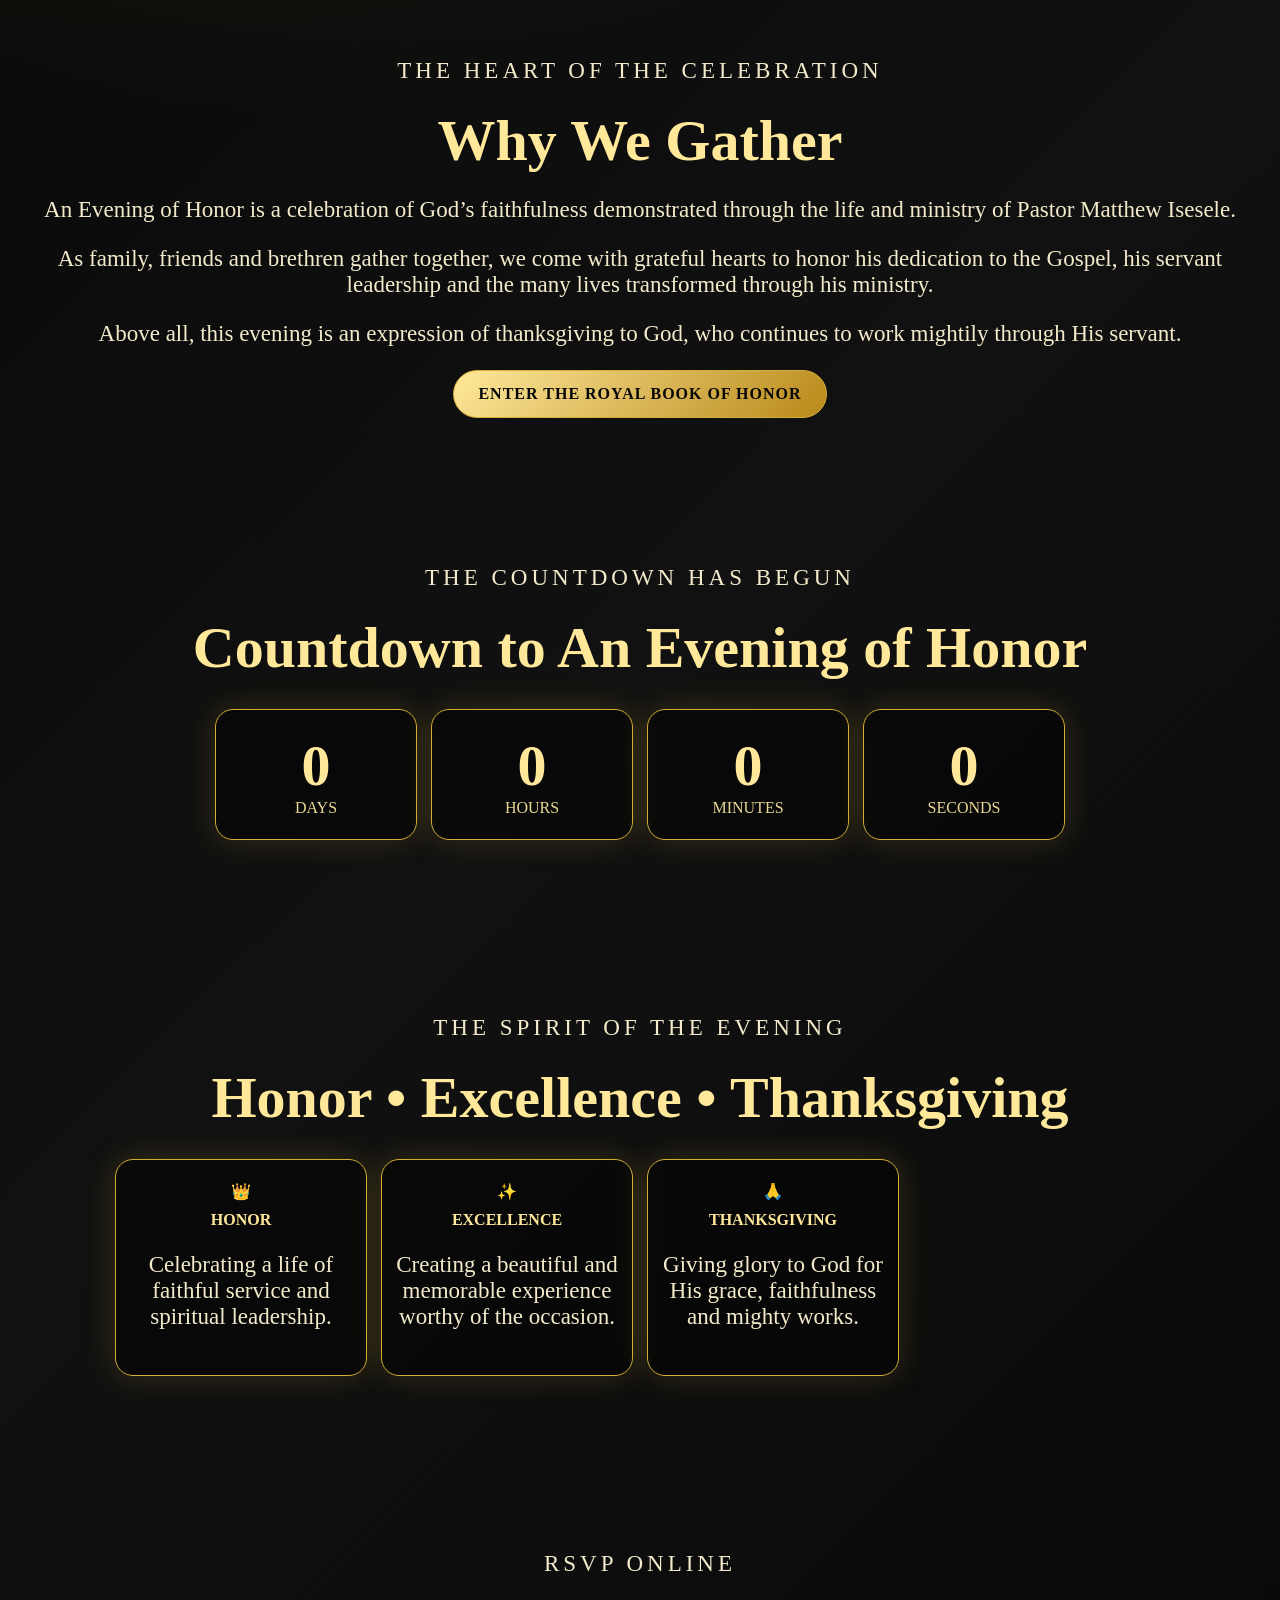
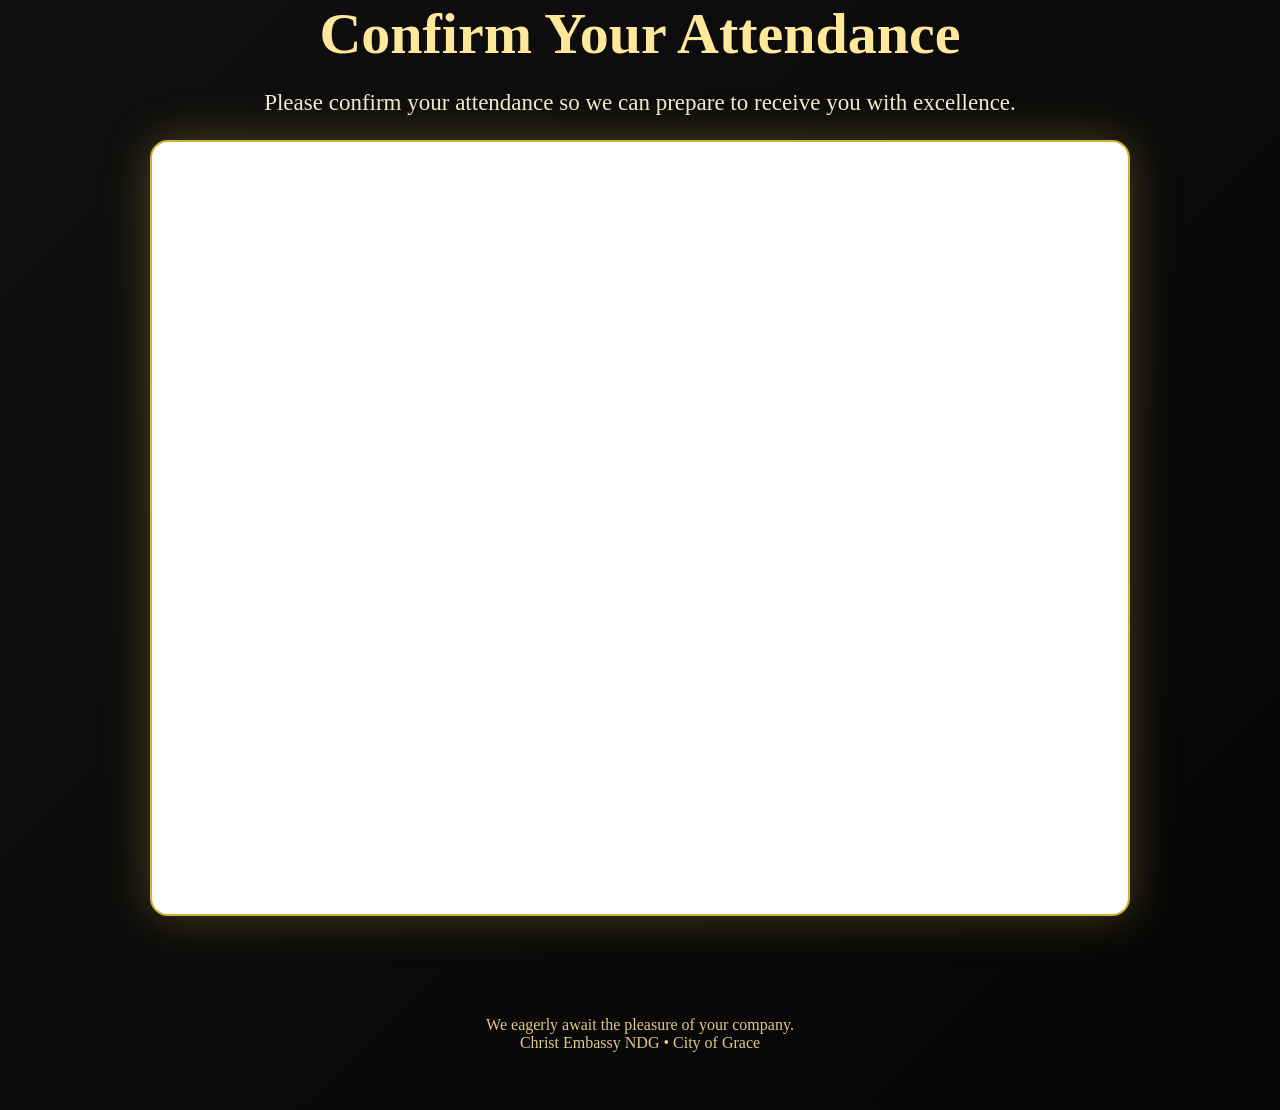
==== commit d696f838: "Launch Vision 3 - An Evening of Honor" ====
--- a/index.html
+++ b/index.html
@@ -1,99 +1,360 @@
 <!doctype html>
 <html lang="en">
 <head>
-<meta charset="utf-8"><meta name="viewport" content="width=device-width,initial-scale=1">
-<title>The Royal Masquerade Celebration | Pastor Matthew Isesele</title>
-<meta name="description" content="The Royal Masquerade Celebration honoring Pastor Matthew Isesele. Elegant Black & Gold with Masquerade Mask. RSVP Online.">
-<meta property="og:title" content="The Royal Masquerade Celebration">
-<meta property="og:description" content="Honoring Pastor Matthew Isesele • July 31, 2026 • Elegant Black & Gold with Masquerade Mask.">
-<meta property="og:image" content="assets/invitation.jpg">
-<link rel="stylesheet" href="styles.css">
+  <meta charset="utf-8">
+  <meta name="viewport" content="width=device-width, initial-scale=1">
+
+  <title>An Evening of Honor | Pastor Matthew Isesele</title>
+
+  <meta
+    name="description"
+    content="An Evening of Honor celebrating Pastor Matthew Isesele—a celebration of grace, leadership and legacy. Friday, July 31, 2026."
+  >
+
+  <meta property="og:title" content="An Evening of Honor">
+  <meta
+    property="og:description"
+    content="Celebrating Pastor Matthew Isesele • Friday, July 31, 2026 • Dress Code: Elegant Black & Gold."
+  >
+  <meta property="og:image" content="assets/invitation.jpg">
+
+  <link rel="stylesheet" href="styles.css">
 </head>
+
 <body class="locked">
-<div class="gold-dust"></div>
-<audio id="music" loop preload="auto"><source src="assets/church-music.mp3" type="audio/mpeg"></audio>
-
-<div id="curtain" class="curtain">
-  <div>
-    <div class="line active">Some celebrations are attended...</div>
-    <div class="line">Others are experienced.</div>
-    <div class="line">Welcome to</div>
-    <div class="line">The Royal Masquerade Celebration</div>
-    <button id="skipIntro">Enter Celebration</button>
-  </div>
-</div>
-
-<header>
-  <div class="logo">PMI</div>
-  <nav><a href="#invite">Invitation</a><a href="#details">Details</a><a href="#rsvp">RSVP</a></nav>
-</header>
-
-<main>
-<section class="hero" id="home">
-  <div id="opening">
-    <p class="eyebrow">Christ Embassy NDG • City of Grace Presents</p>
-    <img class="mask" src="assets/mask-hero.jpg" alt="Masquerade mask">
-    <h1>The Royal<br>Masquerade<br>Celebration</h1>
-    <p class="honoring">Honoring</p>
-    <h2>Pastor Matthew Isesele</h2>
-    <p class="tagline">An Evening of Honor, Elegance & Celebration</p>
-    <div class="dress-pill">🎭 Royal Masquerade Attire: Elegant Black • Gold Accents • Masquerade Mask</div>
-
-    <div class="envelope" id="envelope">
-      <div class="letter">RSVP Online</div>
-      <div class="flap"></div>
-      <div class="front"></div>
-      <button id="seal" class="seal">👑<br><span>Open Invitation</span></button>
-    </div>
-    <p class="tap">Tap the gold seal to accept your royal invitation</p>
-  </div>
-
-  <div id="invite" class="invite-panel">
-    <p class="eyebrow">You are royally invited to</p>
-    <h1>The Royal Masquerade Celebration</h1>
-    <p class="tagline">Honoring Pastor Matthew Isesele</p>
-    <img class="invitation" src="assets/invitation.jpg" alt="Royal Masquerade Celebration Invitation">
-    <div class="actions">
-      <a class="btn gold" href="#rsvp">Accept Your Royal Invitation</a>
-      <a class="btn" href="#details">View Details</a>
-      <a class="btn" target="_blank" href="https://maps.google.com/?q=2222+Avenue+Dollard+LaSalle+QC+H8N+1S6">Get Directions</a>
-      <a class="btn" download="Pastor_Matthew_Birthday_Celebration.ics" href="Pastor_Matthew_Birthday_Celebration.ics">Add to Calendar</a>
+
+  <div class="gold-dust"></div>
+
+  <audio id="music" loop preload="auto">
+    <source src="assets/church-music.mp3" type="audio/mpeg">
+  </audio>
+
+  <!-- Opening Experience -->
+  <div id="curtain" class="curtain">
+    <div>
+      <div class="line active">Some celebrations are attended...</div>
+      <div class="line">Others are experienced.</div>
+      <div class="line">Welcome to</div>
+      <div class="line">An Evening of Honor</div>
+
+      <button id="skipIntro">
+        Enter the Celebration
+      </button>
     </div>
   </div>
-</section>
-
-<section id="details" class="section reveal">
-  <p class="eyebrow">Celebration Details</p>
-  <h2>An Evening of Honor, Elegance & Celebration</h2>
-  <div class="cards">
-    <div>📅<strong>Date</strong><p>Friday, July 31, 2026</p></div>
-    <div>🕖<strong>Time</strong><p>7:00 PM</p></div>
-    <div>📍<strong>Venue</strong><p>2222 Avenue Dollard<br>LaSalle QC H8N 1S6</p></div>
-    <div>🎭<strong>Dress Code</strong><p>Elegant Black & Gold<br>with Masquerade Mask</p></div>
-  </div>
-</section>
-
-<section class="section reveal">
-  <p class="eyebrow">The countdown has begun</p>
-  <h2>Countdown to the Royal Celebration</h2>
-  <div class="countdown"><div><strong id="days">--</strong><span>Days</span></div><div><strong id="hours">--</strong><span>Hours</span></div><div><strong id="minutes">--</strong><span>Minutes</span></div><div><strong id="seconds">--</strong><span>Seconds</span></div></div>
-</section>
-
-<section class="section reveal">
-  <p class="eyebrow">The Masquerade Mood</p>
-  <h2>Elegant Black • Gold • Mask</h2>
-  <div class="gallery"><img src="assets/mask-1.jpg"><img src="assets/mask-2.jpg"><img src="assets/mask-hero.jpg"></div>
-</section>
-
-<section id="rsvp" class="section reveal">
-  <p class="eyebrow">RSVP Online</p>
-  <h2>Accept Your Royal Invitation</h2>
-  <p>Please confirm your attendance so we can prepare for you with excellence.</p>
-  <div class="rsvp"><iframe src="https://E69757DF6D6B1ED0.chmeetings.com/forms/962DEBAFF83F9015?isEmbed=true&bg=ffffff&p=15" title="CHMeetings RSVP Form" loading="lazy"></iframe></div>
-</section>
-</main>
-
-<footer>We eagerly await the pleasure of your company.<br>Christ Embassy NDG • City of Grace</footer>
-<button id="musicBtn" class="music">Music: On</button>
-<script src="script.js"></script>
-</body></html>+
+  <!-- Header -->
+  <header>
+    <div class="logo">PMI</div>
+
+    <nav>
+      <a href="#invite">Invitation</a>
+      <a href="#details">Details</a>
+      <a href="#honor">Our Purpose</a>
+      <a href="#rsvp">RSVP</a>
+      <a href="book-of-honor.html">Book of Honor</a>
+    </nav>
+  </header>
+
+  <main>
+
+    <!-- Hero Section -->
+    <section class="hero" id="home">
+
+      <div id="opening">
+
+        <p class="eyebrow">
+          Christ Embassy NDG • City of Grace Presents
+        </p>
+
+        <div class="royal-emblem" aria-hidden="true">
+          👑
+        </div>
+
+        <h1>
+          An Evening<br>
+          of Honor
+        </h1>
+
+        <p class="honoring">Celebrating</p>
+
+        <h2>Pastor Matthew Isesele</h2>
+
+        <p class="tagline">
+          A Celebration of Grace, Leadership & Legacy
+        </p>
+
+        <div class="dress-pill">
+          Dress Code: Elegant Black & Gold
+        </div>
+
+        <div class="envelope" id="envelope">
+          <div class="letter">RSVP Online</div>
+          <div class="flap"></div>
+          <div class="front"></div>
+
+          <button id="seal" class="seal">
+            👑
+            <br>
+            <span>Open Invitation</span>
+          </button>
+        </div>
+
+        <p class="tap">
+          Tap the gold seal to open your invitation
+        </p>
+
+      </div>
+
+      <!-- Invitation Panel -->
+      <div id="invite" class="invite-panel">
+
+        <p class="eyebrow">
+          You are cordially invited to
+        </p>
+
+        <h1>An Evening of Honor</h1>
+
+        <p class="tagline">
+          Celebrating Pastor Matthew Isesele
+        </p>
+
+        <div class="invitation-message">
+          <p>
+            Join us for a distinguished evening of thanksgiving,
+            celebration and heartfelt honor as we recognize a remarkable
+            servant of God.
+          </p>
+
+          <p>
+            Together, we will celebrate Pastor Matthew Isesele’s life,
+            leadership, unwavering commitment to the Gospel and the
+            countless lives impacted through his ministry.
+          </p>
+
+          <blockquote>
+            “Honour to whom honour is due.”
+            <span>— Romans 13:7</span>
+          </blockquote>
+        </div>
+
+        <div class="actions">
+
+          <a class="btn gold" href="#rsvp">
+            Confirm Your Attendance
+          </a>
+
+          <a class="btn" href="#details">
+            View Event Details
+          </a>
+
+          <a
+            class="btn"
+            target="_blank"
+            rel="noopener noreferrer"
+            href="https://maps.google.com/?q=2222+Avenue+Dollard+LaSalle+QC+H8N+1S6"
+          >
+            Get Directions
+          </a>
+
+          <a
+            class="btn"
+            download="Pastor_Matthew_Birthday_Celebration.ics"
+            href="Pastor_Matthew_Birthday_Celebration.ics"
+          >
+            Add to Calendar
+          </a>
+
+        </div>
+      </div>
+
+    </section>
+
+    <!-- Event Details -->
+    <section id="details" class="section reveal">
+
+      <p class="eyebrow">Celebration Details</p>
+
+      <h2>
+        An Evening of Grace, Leadership & Legacy
+      </h2>
+
+      <div class="cards">
+
+        <div>
+          <span class="card-icon">📅</span>
+          <strong>Date</strong>
+          <p>Friday, July 31, 2026</p>
+        </div>
+
+        <div>
+          <span class="card-icon">🕖</span>
+          <strong>Time</strong>
+          <p>7:00 PM</p>
+        </div>
+
+        <div>
+          <span class="card-icon">📍</span>
+          <strong>Venue</strong>
+          <p>
+            2222 Avenue Dollard
+            <br>
+            LaSalle, QC H8N 1S6
+          </p>
+        </div>
+
+        <div>
+          <span class="card-icon">✨</span>
+          <strong>Dress Code</strong>
+          <p>
+            Elegant Black & Gold
+            <br>
+            Formal Attire
+          </p>
+        </div>
+
+      </div>
+    </section>
+
+    <!-- Purpose of the Evening -->
+    <section id="honor" class="section reveal honor-section">
+
+      <p class="eyebrow">The Heart of the Celebration</p>
+
+      <h2>Why We Gather</h2>
+
+      <div class="honor-copy">
+
+        <p>
+          An Evening of Honor is a celebration of God’s faithfulness
+          demonstrated through the life and ministry of Pastor Matthew
+          Isesele.
+        </p>
+
+        <p>
+          As family, friends and brethren gather together, we come with
+          grateful hearts to honor his dedication to the Gospel, his
+          servant leadership and the many lives transformed through his
+          ministry.
+        </p>
+
+        <p>
+          Above all, this evening is an expression of thanksgiving to God,
+          who continues to work mightily through His servant.
+        </p>
+
+      </div>
+
+      <a class="btn gold" href="book-of-honor.html">
+        Enter the Royal Book of Honor
+      </a>
+
+    </section>
+
+    <!-- Countdown -->
+    <section class="section reveal">
+
+      <p class="eyebrow">The Countdown Has Begun</p>
+
+      <h2>Countdown to An Evening of Honor</h2>
+
+      <div class="countdown">
+
+        <div>
+          <strong id="days">--</strong>
+          <span>Days</span>
+        </div>
+
+        <div>
+          <strong id="hours">--</strong>
+          <span>Hours</span>
+        </div>
+
+        <div>
+          <strong id="minutes">--</strong>
+          <span>Minutes</span>
+        </div>
+
+        <div>
+          <strong id="seconds">--</strong>
+          <span>Seconds</span>
+        </div>
+
+      </div>
+    </section>
+
+    <!-- Celebration Values -->
+    <section class="section reveal">
+
+      <p class="eyebrow">The Spirit of the Evening</p>
+
+      <h2>Honor • Excellence • Thanksgiving</h2>
+
+      <div class="cards values">
+
+        <div>
+          <span class="card-icon">👑</span>
+          <strong>Honor</strong>
+          <p>
+            Celebrating a life of faithful service and spiritual leadership.
+          </p>
+        </div>
+
+        <div>
+          <span class="card-icon">✨</span>
+          <strong>Excellence</strong>
+          <p>
+            Creating a beautiful and memorable experience worthy of the occasion.
+          </p>
+        </div>
+
+        <div>
+          <span class="card-icon">🙏</span>
+          <strong>Thanksgiving</strong>
+          <p>
+            Giving glory to God for His grace, faithfulness and mighty works.
+          </p>
+        </div>
+
+      </div>
+    </section>
+
+    <!-- RSVP -->
+    <section id="rsvp" class="section reveal">
+
+      <p class="eyebrow">RSVP Online</p>
+
+      <h2>Confirm Your Attendance</h2>
+
+      <p>
+        Please confirm your attendance so we can prepare to receive you
+        with excellence.
+      </p>
+
+      <div class="rsvp">
+        <iframe
+          src="https://E69757DF6D6B1ED0.chmeetings.com/forms/962DEBAFF83F9015?isEmbed=true&bg=ffffff&p=15"
+          title="An Evening of Honor RSVP Form"
+          loading="lazy"
+        ></iframe>
+      </div>
+
+    </section>
+
+  </main>
+
+  <footer>
+    We eagerly await the pleasure of your company.
+    <br>
+    Christ Embassy NDG • City of Grace
+  </footer>
+
+  <button id="musicBtn" class="music">
+    Music: On
+  </button>
+
+  <script src="script.js"></script>
+
+</body>
+</html>
+</body></html>
